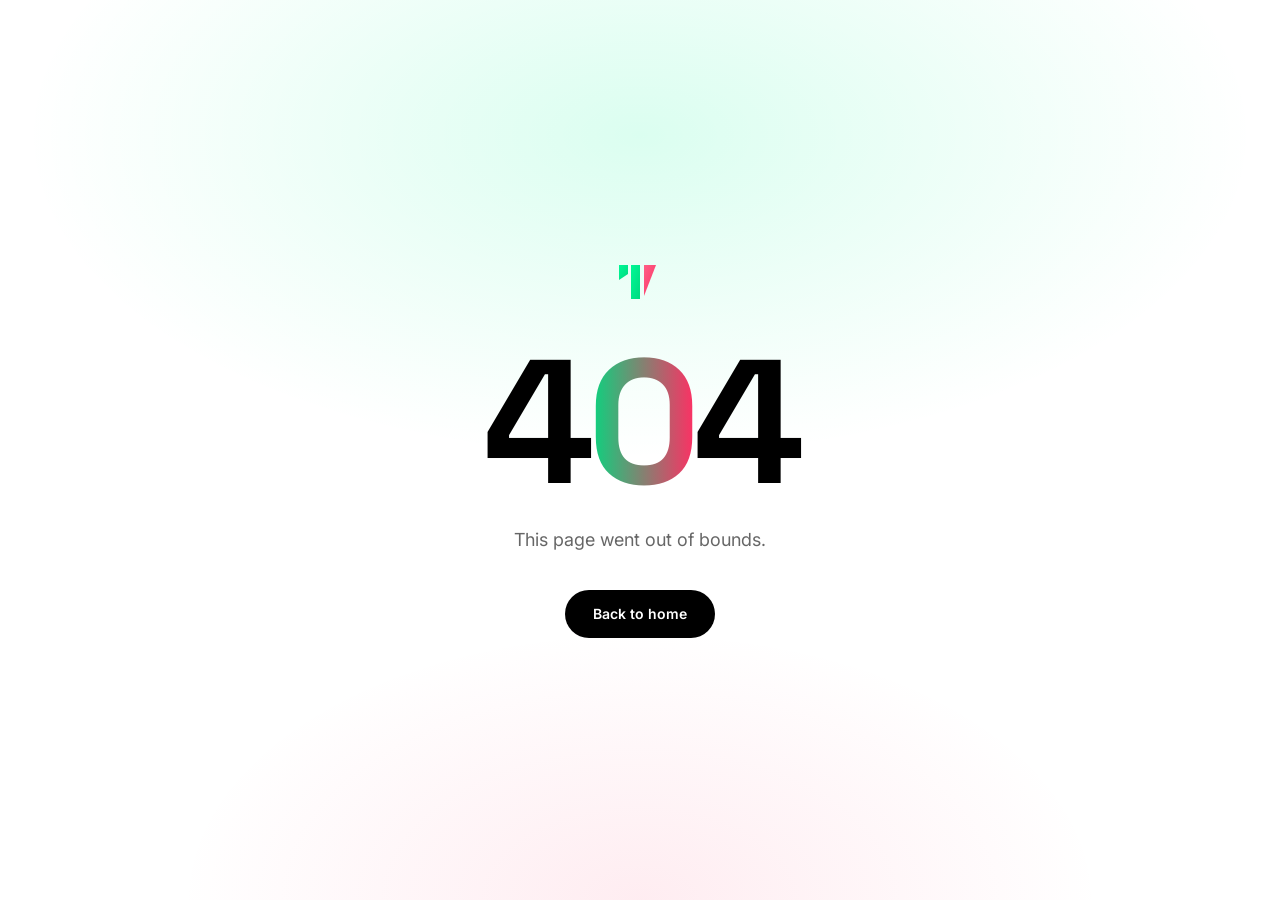
==== index.html @ e3131705 "Deploy Wiistream site build Built from wiistream/wiistream-web (private). 404.html is an SPA fallbac" ====
<!doctype html>
<html lang="en">
  <head>
    <meta charset="UTF-8" />
    <script>
      // apply the saved (or system) theme before first paint — no flash
      try {
        var t = localStorage.getItem("theme");
        if (t !== "light" && t !== "dark")
          t = matchMedia("(prefers-color-scheme: dark)").matches ? "dark" : "light";
        if (t === "dark") document.documentElement.classList.add("dark");
        document.documentElement.style.colorScheme = t;
      } catch (e) {}
    </script>
    <link rel="icon" type="image/svg+xml" href="/favicon.svg" />
    <meta name="viewport" content="width=device-width, initial-scale=1.0" />
    <meta name="theme-color" content="#ffffff" />
    <meta
      name="description"
      content="Wiistream — streaming and content infrastructure for sporting organisations. Own your audience."
    />
    <meta property="og:type" content="website" />
    <meta property="og:site_name" content="Wiistream" />
    <meta property="og:title" content="Wiistream — Own your audience" />
    <meta
      property="og:description"
      content="Streaming and content infrastructure for sporting organisations. Live with Irish Rugby, WBSC, Leinster & Portmarnock Golf Club."
    />
    <meta property="og:url" content="https://wiistream.com" />
    <meta property="og:image" content="https://wiistream.com/og.png" />
    <meta property="og:image:width" content="1200" />
    <meta property="og:image:height" content="630" />
    <link rel="canonical" href="https://wiistream.com" />
    <meta name="twitter:card" content="summary_large_image" />
    <meta name="twitter:image" content="https://wiistream.com/og.png" />
    <meta name="twitter:title" content="Wiistream — Own your audience" />
    <meta
      name="twitter:description"
      content="Streaming and content infrastructure for sporting organisations who refuse to give their audience away."
    />
    <link rel="preconnect" href="https://fonts.googleapis.com" />
    <link rel="preconnect" href="https://fonts.gstatic.com" crossorigin />
    <link
      href="https://fonts.googleapis.com/css2?family=Space+Grotesk:wght@400;500;600;700&family=Inter:wght@400;500;600;700&family=Fraunces:ital,opsz,wght@0,9..144,400;0,9..144,500;0,9..144,600;1,9..144,400&display=swap"
      rel="stylesheet"
    />
    <title>Wiistream — Own your audience</title>
    <script type="module" crossorigin src="/assets/index-YVbbPTCv.js"></script>
    <link rel="stylesheet" crossorigin href="/assets/index-Byx4saVF.css">
  </head>
  <body>
    <div id="root"></div>
  </body>
</html>
---- assets/index-Byx4saVF.css ----
*,:before,:after,::backdrop{--tw-border-spacing-x:0;--tw-border-spacing-y:0;--tw-translate-x:0;--tw-translate-y:0;--tw-rotate:0;--tw-skew-x:0;--tw-skew-y:0;--tw-scale-x:1;--tw-scale-y:1;--tw-pan-x: ;--tw-pan-y: ;--tw-pinch-zoom: ;--tw-scroll-snap-strictness:proximity;--tw-gradient-from-position: ;--tw-gradient-via-position: ;--tw-gradient-to-position: ;--tw-ordinal: ;--tw-slashed-zero: ;--tw-numeric-figure: ;--tw-numeric-spacing: ;--tw-numeric-fraction: ;--tw-ring-inset: ;--tw-ring-offset-width:0px;--tw-ring-offset-color:#fff;--tw-ring-color:#3b82f680;--tw-ring-offset-shadow:0 0 #0000;--tw-ring-shadow:0 0 #0000;--tw-shadow:0 0 #0000;--tw-shadow-colored:0 0 #0000;--tw-blur: ;--tw-brightness: ;--tw-contrast: ;--tw-grayscale: ;--tw-hue-rotate: ;--tw-invert: ;--tw-saturate: ;--tw-sepia: ;--tw-drop-shadow: ;--tw-backdrop-blur: ;--tw-backdrop-brightness: ;--tw-backdrop-contrast: ;--tw-backdrop-grayscale: ;--tw-backdrop-hue-rotate: ;--tw-backdrop-invert: ;--tw-backdrop-opacity: ;--tw-backdrop-saturate: ;--tw-backdrop-sepia: ;--tw-contain-size: ;--tw-contain-layout: ;--tw-contain-paint: ;--tw-contain-style: }*,:before,:after{box-sizing:border-box;border:0 solid #e5e7eb}:before,:after{--tw-content:""}html,:host{-webkit-text-size-adjust:100%;tab-size:4;font-feature-settings:normal;font-variation-settings:normal;-webkit-tap-highlight-color:transparent;font-family:Inter,system-ui,sans-serif;line-height:1.5}body{line-height:inherit;margin:0}hr{height:0;color:inherit;border-top-width:1px}abbr:where([title]){-webkit-text-decoration:underline dotted;text-decoration:underline dotted}h1,h2,h3,h4,h5,h6{font-size:inherit;font-weight:inherit}a{color:inherit;-webkit-text-decoration:inherit;text-decoration:inherit}b,strong{font-weight:bolder}code,kbd,samp,pre{font-feature-settings:normal;font-variation-settings:normal;font-family:ui-monospace,SFMono-Regular,Menlo,Monaco,Consolas,Liberation Mono,Courier New,monospace;font-size:1em}small{font-size:80%}sub,sup{vertical-align:baseline;font-size:75%;line-height:0;position:relative}sub{bottom:-.25em}sup{top:-.5em}table{text-indent:0;border-color:inherit;border-collapse:collapse}button,input,optgroup,select,textarea{font-feature-settings:inherit;font-variation-settings:inherit;font-family:inherit;font-size:100%;font-weight:inherit;line-height:inherit;letter-spacing:inherit;color:inherit;margin:0;padding:0}button,select{text-transform:none}button,input:where([type=button]),input:where([type=reset]),input:where([type=submit]){-webkit-appearance:button;background-color:#0000;background-image:none}:-moz-focusring{outline:auto}:-moz-ui-invalid{box-shadow:none}progress{vertical-align:baseline}::-webkit-inner-spin-button{height:auto}::-webkit-outer-spin-button{height:auto}[type=search]{-webkit-appearance:textfield;outline-offset:-2px}::-webkit-search-decoration{-webkit-appearance:none}::-webkit-file-upload-button{-webkit-appearance:button;font:inherit}summary{display:list-item}blockquote,dl,dd,h1,h2,h3,h4,h5,h6,hr,figure,p,pre{margin:0}fieldset{margin:0;padding:0}legend{padding:0}ol,ul,menu{margin:0;padding:0;list-style:none}dialog{padding:0}textarea{resize:vertical}input::-moz-placeholder{opacity:1;color:#9ca3af}textarea::-moz-placeholder{opacity:1;color:#9ca3af}input::placeholder,textarea::placeholder{opacity:1;color:#9ca3af}button,[role=button]{cursor:pointer}:disabled{cursor:default}img,svg,video,canvas,audio,iframe,embed,object{vertical-align:middle;display:block}img,video{max-width:100%;height:auto}[hidden]:where(:not([hidden=until-found])){display:none}.container{width:100%}@media (width>=640px){.container{max-width:640px}}@media (width>=768px){.container{max-width:768px}}@media (width>=1024px){.container{max-width:1024px}}@media (width>=1280px){.container{max-width:1280px}}@media (width>=1536px){.container{max-width:1536px}}.grain:after{content:"";pointer-events:none;z-index:40;opacity:.5;mix-blend-mode:overlay;background-image:url("data:image/svg+xml,%3Csvg xmlns='http://www.w3.org/2000/svg' width='120' height='120'%3E%3Cfilter id='n'%3E%3CfeTurbulence type='fractalNoise' baseFrequency='0.9' numOctaves='2' stitchTiles='stitch'/%3E%3C/filter%3E%3Crect width='100%25' height='100%25' filter='url(%23n)' opacity='0.55'/%3E%3C/svg%3E");position:absolute;inset:0}.eyebrow{text-transform:uppercase;letter-spacing:.22em;font-size:.75rem;font-weight:600;line-height:1rem}.pointer-events-none{pointer-events:none}.invisible{visibility:hidden}.fixed{position:fixed}.absolute{position:absolute}.relative{position:relative}.sticky{position:sticky}.-inset-1\/4{inset:-25%}.inset-0{inset:0}.inset-x-0{left:0;right:0}.-bottom-16{bottom:-4rem}.-left-4{left:-1rem}.-left-56{left:-14rem}.-right-1\/4{right:-25%}.-right-10{right:-2.5rem}.-top-1\/2{top:-50%}.-top-56{top:-14rem}.bottom-0{bottom:0}.bottom-14{bottom:3.5rem}.left-0{left:0}.left-4{left:1rem}.left-\[15px\]{left:15px}.left-\[42\%\]{left:42%}.right-4{right:1rem}.right-\[26\%\]{right:26%}.top-0{top:0}.top-1\/2{top:50%}.top-9{top:2.25rem}.top-\[14px\]{top:14px}.top-\[7px\]{top:7px}.z-10{z-index:10}.z-40{z-index:40}.z-\[45\]{z-index:45}.z-\[70\]{z-index:70}.z-\[80\]{z-index:80}.col-span-2{grid-column:span 2/span 2}.mx-auto{margin-left:auto;margin-right:auto}.mb-1{margin-bottom:.25rem}.ml-1{margin-left:.25rem}.ml-auto{margin-left:auto}.mt-0\.5{margin-top:.125rem}.mt-1{margin-top:.25rem}.mt-1\.5{margin-top:.375rem}.mt-10{margin-top:2.5rem}.mt-12{margin-top:3rem}.mt-14{margin-top:3.5rem}.mt-2{margin-top:.5rem}.mt-20{margin-top:5rem}.mt-24{margin-top:6rem}.mt-3{margin-top:.75rem}.mt-4{margin-top:1rem}.mt-5{margin-top:1.25rem}.mt-6{margin-top:1.5rem}.mt-7{margin-top:1.75rem}.mt-8{margin-top:2rem}.mt-9{margin-top:2.25rem}.block{display:block}.inline-block{display:inline-block}.inline{display:inline}.flex{display:flex}.inline-flex{display:inline-flex}.grid{display:grid}.hidden{display:none}.aspect-video{aspect-ratio:16/9}.h-0\.5{height:.125rem}.h-1{height:.25rem}.h-1\.5{height:.375rem}.h-10{height:2.5rem}.h-12{height:3rem}.h-2{height:.5rem}.h-3{height:.75rem}.h-3\.5{height:.875rem}.h-4{height:1rem}.h-5{height:1.25rem}.h-6{height:1.5rem}.h-8{height:2rem}.h-9{height:2.25rem}.h-\[140\%\]{height:140%}.h-\[236px\]{height:236px}.h-\[28rem\]{height:28rem}.h-\[58px\]{height:58px}.h-\[calc\(100\%-2rem\)\]{height:calc(100% - 2rem)}.h-full{height:100%}.w-1\.5{width:.375rem}.w-10{width:2.5rem}.w-12{width:3rem}.w-2{width:.5rem}.w-3{width:.75rem}.w-4{width:1rem}.w-5{width:1.25rem}.w-6{width:1.5rem}.w-7{width:1.75rem}.w-8{width:2rem}.w-9{width:2.25rem}.w-\[10\%\]{width:10%}.w-\[28rem\]{width:28rem}.w-\[330px\]{width:330px}.w-\[42\%\]{width:42%}.w-\[45\%\]{width:45%}.w-\[80\%\]{width:80%}.w-fit{width:fit-content}.w-full{width:100%}.w-px{width:1px}.min-w-0{min-width:0}.max-w-2xl{max-width:42rem}.max-w-3xl{max-width:48rem}.max-w-4xl{max-width:56rem}.max-w-content{max-width:1200px}.max-w-lg{max-width:32rem}.max-w-md{max-width:28rem}.max-w-xl{max-width:36rem}.max-w-xs{max-width:20rem}.flex-1{flex:1}.shrink-0{flex-shrink:0}.grow{flex-grow:1}.-translate-x-1\/2{--tw-translate-x:-50%;transform:translate(var(--tw-translate-x), var(--tw-translate-y)) rotate(var(--tw-rotate)) skewX(var(--tw-skew-x)) skewY(var(--tw-skew-y)) scaleX(var(--tw-scale-x)) scaleY(var(--tw-scale-y))}.-translate-y-1\/2{--tw-translate-y:-50%;transform:translate(var(--tw-translate-x), var(--tw-translate-y)) rotate(var(--tw-rotate)) skewX(var(--tw-skew-x)) skewY(var(--tw-skew-y)) scaleX(var(--tw-scale-x)) scaleY(var(--tw-scale-y))}.skew-x-\[-18deg\]{--tw-skew-x:-18deg;transform:translate(var(--tw-translate-x), var(--tw-translate-y)) rotate(var(--tw-rotate)) skewX(var(--tw-skew-x)) skewY(var(--tw-skew-y)) scaleX(var(--tw-scale-x)) scaleY(var(--tw-scale-y))}.transform{transform:translate(var(--tw-translate-x), var(--tw-translate-y)) rotate(var(--tw-rotate)) skewX(var(--tw-skew-x)) skewY(var(--tw-skew-y)) scaleX(var(--tw-scale-x)) scaleY(var(--tw-scale-y))}@keyframes marquee{0%{transform:translate(0)}to{transform:translate(-50%)}}.animate-marquee{animation:40s linear infinite marquee}@keyframes ping{75%,to{opacity:0;transform:scale(2)}}.animate-ping{animation:1s cubic-bezier(0,0,.2,1) infinite ping}@keyframes shimmer{0%{background-position:200% 0}to{background-position:-200% 0}}.animate-shimmer{animation:6s linear infinite shimmer}.resize{resize:both}.scroll-mt-20{scroll-margin-top:5rem}.grid-cols-2{grid-template-columns:repeat(2,minmax(0,1fr))}.flex-col{flex-direction:column}.flex-wrap{flex-wrap:wrap}.place-items-center{place-items:center}.items-start{align-items:flex-start}.items-center{align-items:center}.items-baseline{align-items:baseline}.justify-center{justify-content:center}.justify-between{justify-content:space-between}.gap-1{gap:.25rem}.gap-1\.5{gap:.375rem}.gap-12{gap:3rem}.gap-14{gap:3.5rem}.gap-16{gap:4rem}.gap-2{gap:.5rem}.gap-2\.5{gap:.625rem}.gap-3{gap:.75rem}.gap-3\.5{gap:.875rem}.gap-4{gap:1rem}.gap-5{gap:1.25rem}.gap-6{gap:1.5rem}.gap-8{gap:2rem}.gap-px{gap:1px}.gap-x-12{-moz-column-gap:3rem;column-gap:3rem}.gap-x-6{-moz-column-gap:1.5rem;column-gap:1.5rem}.gap-y-2{row-gap:.5rem}.gap-y-5{row-gap:1.25rem}.space-y-0>:not([hidden])~:not([hidden]){--tw-space-y-reverse:0;margin-top:calc(0px * calc(1 - var(--tw-space-y-reverse)));margin-bottom:calc(0px * var(--tw-space-y-reverse))}.space-y-2\.5>:not([hidden])~:not([hidden]){--tw-space-y-reverse:0;margin-top:calc(.625rem * calc(1 - var(--tw-space-y-reverse)));margin-bottom:calc(.625rem * var(--tw-space-y-reverse))}.space-y-3>:not([hidden])~:not([hidden]){--tw-space-y-reverse:0;margin-top:calc(.75rem * calc(1 - var(--tw-space-y-reverse)));margin-bottom:calc(.75rem * var(--tw-space-y-reverse))}.divide-y>:not([hidden])~:not([hidden]){--tw-divide-y-reverse:0;border-top-width:calc(1px * calc(1 - var(--tw-divide-y-reverse)));border-bottom-width:calc(1px * var(--tw-divide-y-reverse))}.divide-ink\/10>:not([hidden])~:not([hidden]){border-color:#0000001a}.divide-turf-900\/10>:not([hidden])~:not([hidden]){border-color:#053c301a}.divide-white\/10>:not([hidden])~:not([hidden]){border-color:#ffffff1a}.overflow-hidden{overflow:hidden}.truncate{text-overflow:ellipsis;white-space:nowrap;overflow:hidden}.whitespace-nowrap{white-space:nowrap}.rounded{border-radius:.25rem}.rounded-2xl{border-radius:1rem}.rounded-3xl{border-radius:1.5rem}.rounded-\[2rem\]{border-radius:2rem}.rounded-\[inherit\]{border-radius:inherit}.rounded-full{border-radius:9999px}.rounded-lg{border-radius:.5rem}.rounded-xl{border-radius:.75rem}.border{border-width:1px}.border-b{border-bottom-width:1px}.border-t{border-top-width:1px}.border-green-500\/30{border-color:#00f8954d}.border-green-500\/50{border-color:#00f89580}.border-green-500\/60{border-color:#00f89599}.border-ink\/10{border-color:#0000001a}.border-ink\/15{border-color:#00000026}.border-ink\/20{border-color:#0003}.border-pink-500\/40{border-color:#fa326466}.border-transparent{border-color:#0000}.border-turf-900\/10{border-color:#053c301a}.border-white\/10{border-color:#ffffff1a}.bg-black{--tw-bg-opacity:1;background-color:rgb(0 0 0/var(--tw-bg-opacity,1))}.bg-black\/30{background-color:#0000004d}.bg-black\/40{background-color:#0006}.bg-black\/45{background-color:#00000073}.bg-black\/55{background-color:#0000008c}.bg-cream{--tw-bg-opacity:1;background-color:rgb(246 241 231/var(--tw-bg-opacity,1))}.bg-cream-50{--tw-bg-opacity:1;background-color:rgb(252 250 244/var(--tw-bg-opacity,1))}.bg-cream\/95{background-color:#f6f1e7f2}.bg-green-500{--tw-bg-opacity:1;background-color:rgb(0 248 149/var(--tw-bg-opacity,1))}.bg-green-500\/10{background-color:#00f8951a}.bg-green-500\/15{background-color:#00f89526}.bg-green-500\/20{background-color:#00f89533}.bg-green-500\/\[0\.06\]{background-color:#00f8950f}.bg-green-500\/\[0\.07\]{background-color:#00f89512}.bg-ink{--tw-bg-opacity:1;background-color:rgb(0 0 0/var(--tw-bg-opacity,1))}.bg-ink-800{--tw-bg-opacity:1;background-color:rgb(10 10 10/var(--tw-bg-opacity,1))}.bg-ink\/10{background-color:#0000001a}.bg-ink\/95{background-color:#000000f2}.bg-pink-500{--tw-bg-opacity:1;background-color:rgb(250 50 100/var(--tw-bg-opacity,1))}.bg-pink-500\/10{background-color:#fa32641a}.bg-pink-500\/15{background-color:#fa326426}.bg-pink-500\/20{background-color:#fa326433}.bg-pink-500\/\[0\.05\]{background-color:#fa32640d}.bg-turf-600{--tw-bg-opacity:1;background-color:rgb(14 129 104/var(--tw-bg-opacity,1))}.bg-turf-800{--tw-bg-opacity:1;background-color:rgb(5 74 59/var(--tw-bg-opacity,1))}.bg-turf-900{--tw-bg-opacity:1;background-color:rgb(5 60 48/var(--tw-bg-opacity,1))}.bg-white{--tw-bg-opacity:1;background-color:rgb(255 255 255/var(--tw-bg-opacity,1))}.bg-white\/15{background-color:#ffffff26}.bg-white\/60{background-color:#fff9}.bg-white\/80{background-color:#fffc}.bg-white\/95{background-color:#fffffff2}.bg-white\/\[0\.02\]{background-color:#ffffff05}.bg-white\/\[0\.03\]{background-color:#ffffff08}.bg-white\/\[0\.04\]{background-color:#ffffff0a}.bg-gradient-to-b{background-image:linear-gradient(to bottom, var(--tw-gradient-stops))}.bg-gradient-to-br{background-image:linear-gradient(to bottom right, var(--tw-gradient-stops))}.bg-gradient-to-r{background-image:linear-gradient(to right, var(--tw-gradient-stops))}.from-green-400{--tw-gradient-from:#35fbab var(--tw-gradient-from-position);--tw-gradient-to:#35fbab00 var(--tw-gradient-to-position);--tw-gradient-stops:var(--tw-gradient-from), var(--tw-gradient-to)}.from-green-500{--tw-gradient-from:#00f895 var(--tw-gradient-from-position);--tw-gradient-to:#00f89500 var(--tw-gradient-to-position);--tw-gradient-stops:var(--tw-gradient-from), var(--tw-gradient-to)}.from-green-500\/60{--tw-gradient-from:#00f89599 var(--tw-gradient-from-position);--tw-gradient-to:#00f89500 var(--tw-gradient-to-position);--tw-gradient-stops:var(--tw-gradient-from), var(--tw-gradient-to)}.from-green-500\/\[0\.10\]{--tw-gradient-from:#00f8951a var(--tw-gradient-from-position);--tw-gradient-to:#00f89500 var(--tw-gradient-to-position);--tw-gradient-stops:var(--tw-gradient-from), var(--tw-gradient-to)}.from-green-600{--tw-gradient-from:#00da80 var(--tw-gradient-from-position);--tw-gradient-to:#00da8000 var(--tw-gradient-to-position);--tw-gradient-stops:var(--tw-gradient-from), var(--tw-gradient-to)}.from-ink\/\[0\.04\]{--tw-gradient-from:#0000000a var(--tw-gradient-from-position);--tw-gradient-to:#0000 var(--tw-gradient-to-position);--tw-gradient-stops:var(--tw-gradient-from), var(--tw-gradient-to)}.via-green-500{--tw-gradient-to:#00f89500 var(--tw-gradient-to-position);--tw-gradient-stops:var(--tw-gradient-from), #00f895 var(--tw-gradient-via-position), var(--tw-gradient-to)}.via-white{--tw-gradient-to:#fff0 var(--tw-gradient-to-position);--tw-gradient-stops:var(--tw-gradient-from), #fff var(--tw-gradient-via-position), var(--tw-gradient-to)}.to-ink\/\[0\.08\]{--tw-gradient-to:#00000014 var(--tw-gradient-to-position)}.to-pink-500{--tw-gradient-to:#fa3264 var(--tw-gradient-to-position)}.to-pink-500\/30{--tw-gradient-to:#fa32644d var(--tw-gradient-to-position)}.to-pink-500\/\[0\.08\]{--tw-gradient-to:#fa326414 var(--tw-gradient-to-position)}.bg-clip-text{-webkit-background-clip:text;background-clip:text}.fill-green-400{fill:#35fbab}.fill-green-800{fill:#0a6b47}.fill-white\/90{fill:#ffffffe6}.p-1{padding:.25rem}.p-10{padding:2.5rem}.p-4{padding:1rem}.p-5{padding:1.25rem}.p-6{padding:1.5rem}.p-8{padding:2rem}.p-9{padding:2.25rem}.px-2{padding-left:.5rem;padding-right:.5rem}.px-2\.5{padding-left:.625rem;padding-right:.625rem}.px-3{padding-left:.75rem;padding-right:.75rem}.px-3\.5{padding-left:.875rem;padding-right:.875rem}.px-4{padding-left:1rem;padding-right:1rem}.px-6{padding-left:1.5rem;padding-right:1.5rem}.px-7{padding-left:1.75rem;padding-right:1.75rem}.px-8{padding-left:2rem;padding-right:2rem}.py-0\.5{padding-top:.125rem;padding-bottom:.125rem}.py-1{padding-top:.25rem;padding-bottom:.25rem}.py-1\.5{padding-top:.375rem;padding-bottom:.375rem}.py-16{padding-top:4rem;padding-bottom:4rem}.py-2{padding-top:.5rem;padding-bottom:.5rem}.py-24{padding-top:6rem;padding-bottom:6rem}.py-3{padding-top:.75rem;padding-bottom:.75rem}.py-3\.5{padding-top:.875rem;padding-bottom:.875rem}.py-32{padding-top:8rem;padding-bottom:8rem}.py-4{padding-top:1rem;padding-bottom:1rem}.py-5{padding-top:1.25rem;padding-bottom:1.25rem}.pb-10{padding-bottom:2.5rem}.pb-12{padding-bottom:3rem}.pb-24{padding-bottom:6rem}.pb-28{padding-bottom:7rem}.pb-4{padding-bottom:1rem}.pb-6{padding-bottom:1.5rem}.pb-8{padding-bottom:2rem}.pb-9{padding-bottom:2.25rem}.pt-12{padding-top:3rem}.pt-14{padding-top:3.5rem}.pt-16{padding-top:4rem}.pt-24{padding-top:6rem}.pt-6{padding-top:1.5rem}.text-left{text-align:left}.text-center{text-align:center}.text-right{text-align:right}.font-display{font-family:Space Grotesk,system-ui,sans-serif}.font-serif{font-family:Fraunces,Georgia,serif}.text-2xl{font-size:1.5rem;line-height:2rem}.text-3xl{font-size:1.875rem;line-height:2.25rem}.text-4xl{font-size:2.25rem;line-height:2.5rem}.text-5xl{font-size:3rem;line-height:1}.text-6xl{font-size:3.75rem;line-height:1}.text-\[10px\]{font-size:10px}.text-\[11px\]{font-size:11px}.text-\[12px\]{font-size:12px}.text-\[13px\]{font-size:13px}.text-\[15px\]{font-size:15px}.text-\[16px\]{font-size:16px}.text-\[17px\]{font-size:17px}.text-\[8rem\]{font-size:8rem}.text-base{font-size:1rem;line-height:1.5rem}.text-lg{font-size:1.125rem;line-height:1.75rem}.text-sm{font-size:.875rem;line-height:1.25rem}.text-xl{font-size:1.25rem;line-height:1.75rem}.text-xs{font-size:.75rem;line-height:1rem}.font-bold{font-weight:700}.font-medium{font-weight:500}.font-semibold{font-weight:600}.uppercase{text-transform:uppercase}.tabular-nums{--tw-numeric-spacing:tabular-nums;font-variant-numeric:var(--tw-ordinal) var(--tw-slashed-zero) var(--tw-numeric-figure) var(--tw-numeric-spacing) var(--tw-numeric-fraction)}.leading-\[0\.95\]{line-height:.95}.leading-\[1\.04\]{line-height:1.04}.leading-\[1\.0\],.leading-none{line-height:1}.leading-relaxed{line-height:1.625}.leading-snug{line-height:1.375}.leading-tight{line-height:1.25}.tracking-\[0\.12em\]{letter-spacing:.12em}.tracking-\[0\.14em\]{letter-spacing:.14em}.tracking-\[0\.16em\]{letter-spacing:.16em}.tracking-\[0\.18em\]{letter-spacing:.18em}.tracking-tight{letter-spacing:-.025em}.tracking-tightest{letter-spacing:-.045em}.tracking-wide{letter-spacing:.025em}.text-black{--tw-text-opacity:1;color:rgb(0 0 0/var(--tw-text-opacity,1))}.text-black\/85{color:#000000d9}.text-cream-50{--tw-text-opacity:1;color:rgb(252 250 244/var(--tw-text-opacity,1))}.text-green-300{--tw-text-opacity:1;color:rgb(111 255 194/var(--tw-text-opacity,1))}.text-green-400{--tw-text-opacity:1;color:rgb(53 251 171/var(--tw-text-opacity,1))}.text-green-700{--tw-text-opacity:1;color:rgb(0 179 104/var(--tw-text-opacity,1))}.text-green-800{--tw-text-opacity:1;color:rgb(10 107 71/var(--tw-text-opacity,1))}.text-ink{--tw-text-opacity:1;color:rgb(0 0 0/var(--tw-text-opacity,1))}.text-ink\/10{color:#0000001a}.text-ink\/30{color:#0000004d}.text-ink\/40{color:#0006}.text-ink\/50{color:#00000080}.text-ink\/55{color:#0000008c}.text-ink\/60{color:#0009}.text-ink\/65{color:#000000a6}.text-ink\/70{color:#000000b3}.text-ink\/75{color:#000000bf}.text-ink\/80{color:#000c}.text-pink-300{--tw-text-opacity:1;color:rgb(255 155 180/var(--tw-text-opacity,1))}.text-pink-500{--tw-text-opacity:1;color:rgb(250 50 100/var(--tw-text-opacity,1))}.text-transparent{color:#0000}.text-turf-700{--tw-text-opacity:1;color:rgb(7 102 82/var(--tw-text-opacity,1))}.text-turf-900{--tw-text-opacity:1;color:rgb(5 60 48/var(--tw-text-opacity,1))}.text-turf-900\/70{color:#053c30b3}.text-turf-900\/75{color:#053c30bf}.text-turf-900\/85{color:#053c30d9}.text-white{--tw-text-opacity:1;color:rgb(255 255 255/var(--tw-text-opacity,1))}.text-white\/40{color:#fff6}.text-white\/50{color:#ffffff80}.text-white\/55{color:#ffffff8c}.text-white\/60{color:#fff9}.text-white\/65{color:#ffffffa6}.text-white\/75{color:#ffffffbf}.text-white\/80{color:#fffc}.text-white\/90{color:#ffffffe6}.underline-offset-4{text-underline-offset:4px}.opacity-0{opacity:0}.opacity-30{opacity:.3}.opacity-70{opacity:.7}.opacity-75{opacity:.75}.opacity-\[0\.08\]{opacity:.08}.shadow{--tw-shadow:0 1px 3px 0 #0000001a, 0 1px 2px -1px #0000001a;--tw-shadow-colored:0 1px 3px 0 var(--tw-shadow-color), 0 1px 2px -1px var(--tw-shadow-color);box-shadow:var(--tw-ring-offset-shadow,0 0 #0000), var(--tw-ring-shadow,0 0 #0000), var(--tw-shadow)}.shadow-\[0_20px_50px_-24px_rgba\(0\,179\,104\,0\.6\)\]{--tw-shadow:0 20px 50px -24px #00b36899;--tw-shadow-colored:0 20px 50px -24px var(--tw-shadow-color);box-shadow:var(--tw-ring-offset-shadow,0 0 #0000), var(--tw-ring-shadow,0 0 #0000), var(--tw-shadow)}.shadow-\[0_44px_90px_-24px_rgba\(10\,20\,15\,0\.5\)\]{--tw-shadow:0 44px 90px -24px #0a140f80;--tw-shadow-colored:0 44px 90px -24px var(--tw-shadow-color);box-shadow:var(--tw-ring-offset-shadow,0 0 #0000), var(--tw-ring-shadow,0 0 #0000), var(--tw-shadow)}.shadow-\[0_50px_100px_-28px_rgba\(10\,20\,15\,0\.55\)\]{--tw-shadow:0 50px 100px -28px #0a140f8c;--tw-shadow-colored:0 50px 100px -28px var(--tw-shadow-color);box-shadow:var(--tw-ring-offset-shadow,0 0 #0000), var(--tw-ring-shadow,0 0 #0000), var(--tw-shadow)}.shadow-xl{--tw-shadow:0 20px 25px -5px #0000001a, 0 8px 10px -6px #0000001a;--tw-shadow-colored:0 20px 25px -5px var(--tw-shadow-color), 0 8px 10px -6px var(--tw-shadow-color);box-shadow:var(--tw-ring-offset-shadow,0 0 #0000), var(--tw-ring-shadow,0 0 #0000), var(--tw-shadow)}.ring{--tw-ring-offset-shadow:var(--tw-ring-inset) 0 0 0 var(--tw-ring-offset-width) var(--tw-ring-offset-color);--tw-ring-shadow:var(--tw-ring-inset) 0 0 0 calc(3px + var(--tw-ring-offset-width)) var(--tw-ring-color);box-shadow:var(--tw-ring-offset-shadow), var(--tw-ring-shadow), var(--tw-shadow,0 0 #0000)}.ring-1{--tw-ring-offset-shadow:var(--tw-ring-inset) 0 0 0 var(--tw-ring-offset-width) var(--tw-ring-offset-color);--tw-ring-shadow:var(--tw-ring-inset) 0 0 0 calc(1px + var(--tw-ring-offset-width)) var(--tw-ring-color);box-shadow:var(--tw-ring-offset-shadow), var(--tw-ring-shadow), var(--tw-shadow,0 0 #0000)}.ring-black\/10{--tw-ring-color:#0000001a}.blur-2xl{--tw-blur:blur(40px);filter:var(--tw-blur) var(--tw-brightness) var(--tw-contrast) var(--tw-grayscale) var(--tw-hue-rotate) var(--tw-invert) var(--tw-saturate) var(--tw-sepia) var(--tw-drop-shadow)}.blur-3xl{--tw-blur:blur(64px);filter:var(--tw-blur) var(--tw-brightness) var(--tw-contrast) var(--tw-grayscale) var(--tw-hue-rotate) var(--tw-invert) var(--tw-saturate) var(--tw-sepia) var(--tw-drop-shadow)}.backdrop-blur{--tw-backdrop-blur:blur(8px);-webkit-backdrop-filter:var(--tw-backdrop-blur) var(--tw-backdrop-brightness) var(--tw-backdrop-contrast) var(--tw-backdrop-grayscale) var(--tw-backdrop-hue-rotate) var(--tw-backdrop-invert) var(--tw-backdrop-opacity) var(--tw-backdrop-saturate) var(--tw-backdrop-sepia);backdrop-filter:var(--tw-backdrop-blur) var(--tw-backdrop-brightness) var(--tw-backdrop-contrast) var(--tw-backdrop-grayscale) var(--tw-backdrop-hue-rotate) var(--tw-backdrop-invert) var(--tw-backdrop-opacity) var(--tw-backdrop-saturate) var(--tw-backdrop-sepia)}.backdrop-blur-xl{--tw-backdrop-blur:blur(24px);-webkit-backdrop-filter:var(--tw-backdrop-blur) var(--tw-backdrop-brightness) var(--tw-backdrop-contrast) var(--tw-backdrop-grayscale) var(--tw-backdrop-hue-rotate) var(--tw-backdrop-invert) var(--tw-backdrop-opacity) var(--tw-backdrop-saturate) var(--tw-backdrop-sepia);backdrop-filter:var(--tw-backdrop-blur) var(--tw-backdrop-brightness) var(--tw-backdrop-contrast) var(--tw-backdrop-grayscale) var(--tw-backdrop-hue-rotate) var(--tw-backdrop-invert) var(--tw-backdrop-opacity) var(--tw-backdrop-saturate) var(--tw-backdrop-sepia)}.transition{transition-property:color,background-color,border-color,text-decoration-color,fill,stroke,opacity,box-shadow,transform,filter,-webkit-backdrop-filter,backdrop-filter;transition-duration:.15s;transition-timing-function:cubic-bezier(.4,0,.2,1)}.transition-all{transition-property:all;transition-duration:.15s;transition-timing-function:cubic-bezier(.4,0,.2,1)}.transition-colors{transition-property:color,background-color,border-color,text-decoration-color,fill,stroke;transition-duration:.15s;transition-timing-function:cubic-bezier(.4,0,.2,1)}.transition-opacity{transition-property:opacity;transition-duration:.15s;transition-timing-function:cubic-bezier(.4,0,.2,1)}.transition-transform{transition-property:transform;transition-duration:.15s;transition-timing-function:cubic-bezier(.4,0,.2,1)}.duration-200{transition-duration:.2s}.duration-300{transition-duration:.3s}.ease-out{transition-timing-function:cubic-bezier(0,0,.2,1)}.text-balance{text-wrap:balance}.min-h-dvh{min-height:100dvh}.\[background-size\:200\%_auto\]{background-size:200%}.\[background\:radial-gradient\(80\%_120\%_at_20\%_0\%\,rgba\(0\,248\,149\,0\.35\)\,transparent_55\%\)\,radial-gradient\(90\%_120\%_at_100\%_100\%\,rgba\(250\,50\,100\,0\.30\)\,transparent_55\%\)\,linear-gradient\(160deg\,\#0b0b0f\,\#05140d\)\]{background:radial-gradient(80% 120% at 20% 0,#00f89559,#0000 55%),radial-gradient(90% 120% at 100% 100%,#fa32644d,#0000 55%),linear-gradient(160deg,#0b0b0f,#05140d)}.\[background\:radial-gradient\(80\%_60\%_at_50\%_15\%\,rgba\(0\,248\,149\,0\.14\)\,transparent_60\%\)\,radial-gradient\(60\%_50\%_at_50\%_100\%\,rgba\(250\,50\,100\,0\.09\)\,transparent_60\%\)\]{background:radial-gradient(80% 60% at 50% 15%,#00f89524,#0000 60%),radial-gradient(60% 50% at 50% 100%,#fa326417,#0000 60%)}.\[background\:radial-gradient\(90\%_60\%_at_50\%_0\%\,rgba\(0\,248\,149\,0\.10\)\,transparent_60\%\)\]{background:radial-gradient(90% 60% at 50% 0,#00f8951a,#0000 60%)}:root{--lightningcss-light:initial;--lightningcss-dark: ;color-scheme:light}:root.dark{--lightningcss-light: ;--lightningcss-dark:initial;color-scheme:dark}*{-webkit-font-smoothing:antialiased;text-rendering:optimizelegibility}html{scroll-behavior:smooth}body{color:#0a0a0a;background:#fff;margin:0;font-family:Inter,system-ui,sans-serif;overflow-x:hidden}.dark body{color:#fff;background:#000}::selection{color:#05271b;background:#00f8954d}.dark ::selection{color:#fff;background:#00f89547}:focus-visible{outline-offset:3px;border-radius:6px;outline:2px solid #00b368e6}.bg-ink :focus-visible,.dark :focus-visible{outline-color:#00f895d9}::-webkit-scrollbar{width:10px}::-webkit-scrollbar-track{background:0 0}::-webkit-scrollbar-thumb{background:#0a0a0a2e;border-radius:10px}::-webkit-scrollbar-thumb:hover{background:#0a0a0a52}.dark ::-webkit-scrollbar-thumb{background:#00f89547}.dark ::-webkit-scrollbar-thumb:hover{background:#00f89580}@media (prefers-reduced-motion:reduce){*,:before,:after{scroll-behavior:auto!important;animation-duration:.001ms!important;animation-iteration-count:1!important}}.first\:mt-16:first-child{margin-top:4rem}.first\:border-t:first-child{border-top-width:1px}.last\:pb-0:last-child{padding-bottom:0}.hover\:-translate-y-1:hover{--tw-translate-y:-.25rem;transform:translate(var(--tw-translate-x), var(--tw-translate-y)) rotate(var(--tw-rotate)) skewX(var(--tw-skew-x)) skewY(var(--tw-skew-y)) scaleX(var(--tw-scale-x)) scaleY(var(--tw-scale-y))}.hover\:scale-\[1\.03\]:hover{--tw-scale-x:1.03;--tw-scale-y:1.03;transform:translate(var(--tw-translate-x), var(--tw-translate-y)) rotate(var(--tw-rotate)) skewX(var(--tw-skew-x)) skewY(var(--tw-skew-y)) scaleX(var(--tw-scale-x)) scaleY(var(--tw-scale-y))}.hover\:scale-\[1\.04\]:hover{--tw-scale-x:1.04;--tw-scale-y:1.04;transform:translate(var(--tw-translate-x), var(--tw-translate-y)) rotate(var(--tw-rotate)) skewX(var(--tw-skew-x)) skewY(var(--tw-skew-y)) scaleX(var(--tw-scale-x)) scaleY(var(--tw-scale-y))}.hover\:border-ink\/25:hover{border-color:#00000040}.hover\:border-ink\/35:hover{border-color:#00000059}.hover\:border-ink\/40:hover{border-color:#0006}.hover\:border-ink\/50:hover{border-color:#00000080}.hover\:border-pink-500\/40:hover{border-color:#fa326466}.hover\:bg-ink\/\[0\.02\]:hover{background-color:#00000005}.hover\:text-green-700:hover{--tw-text-opacity:1;color:rgb(0 179 104/var(--tw-text-opacity,1))}.hover\:text-ink:hover{--tw-text-opacity:1;color:rgb(0 0 0/var(--tw-text-opacity,1))}.hover\:text-turf-900:hover{--tw-text-opacity:1;color:rgb(5 60 48/var(--tw-text-opacity,1))}.hover\:text-white:hover{--tw-text-opacity:1;color:rgb(255 255 255/var(--tw-text-opacity,1))}.hover\:underline:hover{text-decoration-line:underline}.active\:scale-\[0\.97\]:active{--tw-scale-x:.97;--tw-scale-y:.97;transform:translate(var(--tw-translate-x), var(--tw-translate-y)) rotate(var(--tw-rotate)) skewX(var(--tw-skew-x)) skewY(var(--tw-skew-y)) scaleX(var(--tw-scale-x)) scaleY(var(--tw-scale-y))}.active\:scale-\[0\.98\]:active{--tw-scale-x:.98;--tw-scale-y:.98;transform:translate(var(--tw-translate-x), var(--tw-translate-y)) rotate(var(--tw-rotate)) skewX(var(--tw-skew-x)) skewY(var(--tw-skew-y)) scaleX(var(--tw-scale-x)) scaleY(var(--tw-scale-y))}.group\/spot:hover .group-hover\/spot\:opacity-100{opacity:1}.dark\:divide-white\/10:is(.dark *)>:not([hidden])~:not([hidden]),.dark\:border-white\/10:is(.dark *){border-color:#ffffff1a}.dark\:border-white\/15:is(.dark *){border-color:#ffffff26}.dark\:border-white\/20:is(.dark *){border-color:#fff3}.dark\:bg-green-500:is(.dark *){--tw-bg-opacity:1;background-color:rgb(0 248 149/var(--tw-bg-opacity,1))}.dark\:bg-ink:is(.dark *){--tw-bg-opacity:1;background-color:rgb(0 0 0/var(--tw-bg-opacity,1))}.dark\:bg-ink-800:is(.dark *){--tw-bg-opacity:1;background-color:rgb(10 10 10/var(--tw-bg-opacity,1))}.dark\:bg-ink\/70:is(.dark *){background-color:#000000b3}.dark\:bg-ink\/95:is(.dark *){background-color:#000000f2}.dark\:bg-white:is(.dark *){--tw-bg-opacity:1;background-color:rgb(255 255 255/var(--tw-bg-opacity,1))}.dark\:bg-white\/10:is(.dark *){background-color:#ffffff1a}.dark\:bg-white\/\[0\.02\]:is(.dark *){background-color:#ffffff05}.dark\:bg-white\/\[0\.03\]:is(.dark *){background-color:#ffffff08}.dark\:bg-white\/\[0\.06\]:is(.dark *){background-color:#ffffff0f}.dark\:from-white\/\[0\.05\]:is(.dark *){--tw-gradient-from:#ffffff0d var(--tw-gradient-from-position);--tw-gradient-to:#fff0 var(--tw-gradient-to-position);--tw-gradient-stops:var(--tw-gradient-from), var(--tw-gradient-to)}.dark\:via-transparent:is(.dark *){--tw-gradient-to:#0000 var(--tw-gradient-to-position);--tw-gradient-stops:var(--tw-gradient-from), transparent var(--tw-gradient-via-position), var(--tw-gradient-to)}.dark\:to-white\/\[0\.09\]:is(.dark *){--tw-gradient-to:#ffffff17 var(--tw-gradient-to-position)}.dark\:fill-green-300:is(.dark *){fill:#6fffc2}.dark\:text-black:is(.dark *){--tw-text-opacity:1;color:rgb(0 0 0/var(--tw-text-opacity,1))}.dark\:text-green-400:is(.dark *){--tw-text-opacity:1;color:rgb(53 251 171/var(--tw-text-opacity,1))}.dark\:text-white:is(.dark *){--tw-text-opacity:1;color:rgb(255 255 255/var(--tw-text-opacity,1))}.dark\:text-white\/10:is(.dark *){color:#ffffff1a}.dark\:text-white\/30:is(.dark *){color:#ffffff4d}.dark\:text-white\/40:is(.dark *){color:#fff6}.dark\:text-white\/45:is(.dark *){color:#ffffff73}.dark\:text-white\/50:is(.dark *){color:#ffffff80}.dark\:text-white\/55:is(.dark *){color:#ffffff8c}.dark\:text-white\/60:is(.dark *){color:#fff9}.dark\:text-white\/65:is(.dark *){color:#ffffffa6}.dark\:text-white\/70:is(.dark *){color:#ffffffb3}.dark\:ring-1:is(.dark *){--tw-ring-offset-shadow:var(--tw-ring-inset) 0 0 0 var(--tw-ring-offset-width) var(--tw-ring-offset-color);--tw-ring-shadow:var(--tw-ring-inset) 0 0 0 calc(1px + var(--tw-ring-offset-width)) var(--tw-ring-color);box-shadow:var(--tw-ring-offset-shadow), var(--tw-ring-shadow), var(--tw-shadow,0 0 #0000)}.dark\:ring-white\/10:is(.dark *){--tw-ring-color:#ffffff1a}.dark\:hover\:border-white\/25:hover:is(.dark *){border-color:#ffffff40}.dark\:hover\:border-white\/35:hover:is(.dark *){border-color:#ffffff59}.dark\:hover\:border-white\/50:hover:is(.dark *){border-color:#ffffff80}.dark\:hover\:bg-ink-700:hover:is(.dark *){--tw-bg-opacity:1;background-color:rgb(16 16 16/var(--tw-bg-opacity,1))}.dark\:hover\:text-green-300:hover:is(.dark *){--tw-text-opacity:1;color:rgb(111 255 194/var(--tw-text-opacity,1))}.dark\:hover\:text-white:hover:is(.dark *){--tw-text-opacity:1;color:rgb(255 255 255/var(--tw-text-opacity,1))}@media (width>=640px){.sm\:inline-flex{display:inline-flex}.sm\:grid-cols-2{grid-template-columns:repeat(2,minmax(0,1fr))}}@media (width>=768px){.md\:mt-32{margin-top:8rem}.md\:inline-block{display:inline-block}.md\:flex{display:flex}.md\:hidden{display:none}.md\:grid-cols-2{grid-template-columns:repeat(2,minmax(0,1fr))}.md\:grid-cols-3{grid-template-columns:repeat(3,minmax(0,1fr))}.md\:grid-cols-\[1\.4fr_1fr_1fr_1fr\]{grid-template-columns:1.4fr 1fr 1fr 1fr}.md\:flex-row{flex-direction:row}.md\:items-center{align-items:center}.md\:gap-8{gap:2rem}.md\:p-16{padding:4rem}.md\:p-8{padding:2rem}.md\:px-10{padding-left:2.5rem;padding-right:2.5rem}.md\:px-16{padding-left:4rem;padding-right:4rem}.md\:px-8{padding-left:2rem;padding-right:2rem}.md\:py-24{padding-top:6rem;padding-bottom:6rem}.md\:py-28{padding-top:7rem;padding-bottom:7rem}.md\:py-32{padding-top:8rem;padding-bottom:8rem}.md\:py-44{padding-top:11rem;padding-bottom:11rem}.md\:pt-32{padding-top:8rem}.md\:text-5xl{font-size:3rem;line-height:1}.md\:text-6xl{font-size:3.75rem;line-height:1}.md\:text-7xl{font-size:4.5rem;line-height:1}.md\:text-8xl{font-size:6rem;line-height:1}.md\:text-\[11rem\]{font-size:11rem}.md\:text-\[2\.6rem\]{font-size:2.6rem}.md\:text-\[4\.4rem\]{font-size:4.4rem}.md\:leading-\[1\.05\]{line-height:1.05}}@media (width>=1024px){.lg\:order-1{order:1}.lg\:order-2{order:2}.lg\:col-span-1{grid-column:span 1/span 1}.lg\:block{display:block}.lg\:grid-cols-2{grid-template-columns:repeat(2,minmax(0,1fr))}.lg\:grid-cols-3{grid-template-columns:repeat(3,minmax(0,1fr))}.lg\:grid-cols-5{grid-template-columns:repeat(5,minmax(0,1fr))}.lg\:grid-cols-\[0\.8fr_1\.2fr\]{grid-template-columns:.8fr 1.2fr}.lg\:grid-cols-\[1fr_1\.02fr\]{grid-template-columns:1fr 1.02fr}.lg\:gap-16{gap:4rem}.lg\:gap-20{gap:5rem}.lg\:pt-20{padding-top:5rem}}
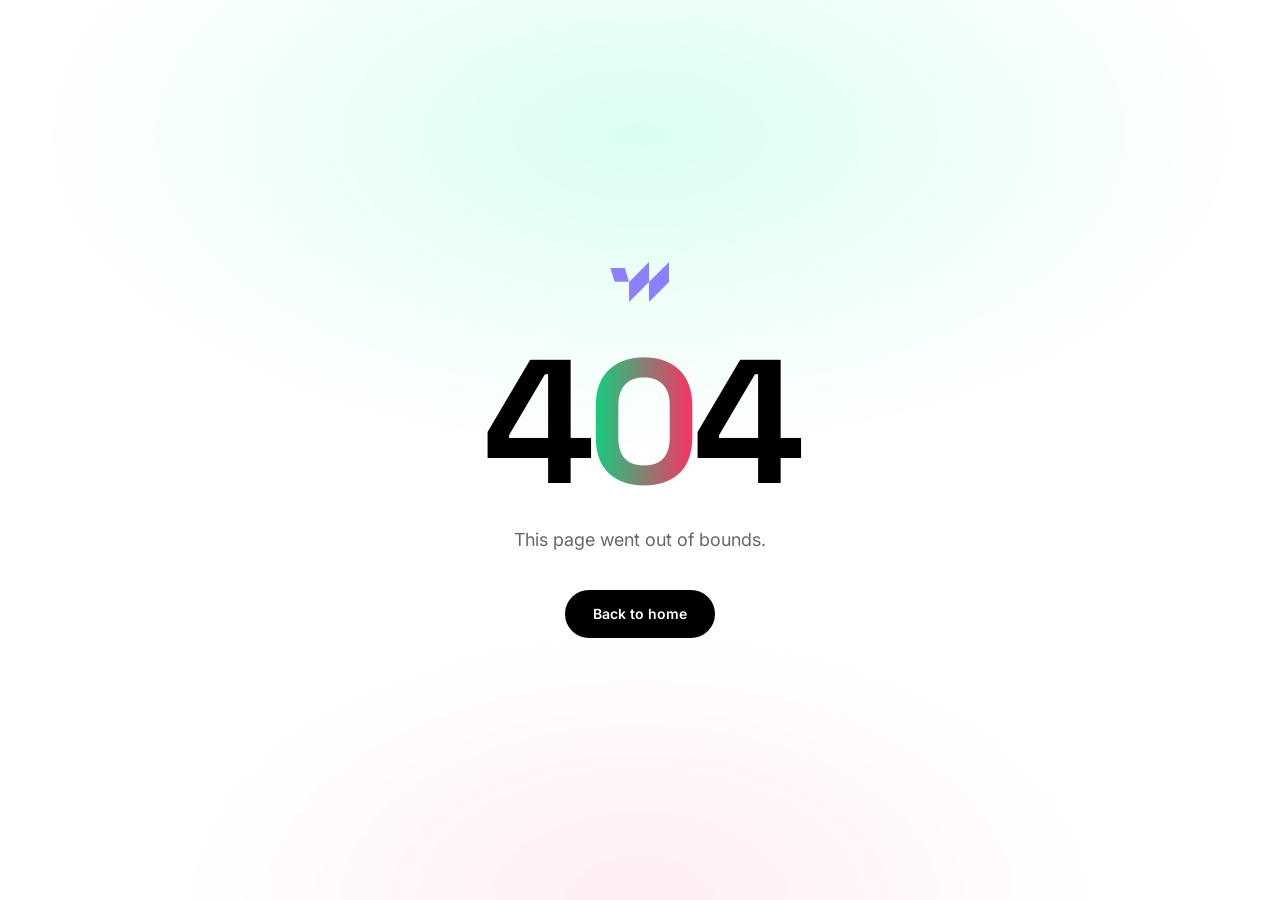
==== commit eb2faacc: "Deploy 2026-08-10 from wiistream-web" ====
--- a/index.html
+++ b/index.html
@@ -17,11 +17,11 @@
     <meta name="theme-color" content="#ffffff" />
     <meta
       name="description"
-      content="Wiistream — streaming and content infrastructure for sporting organisations. Own your audience."
+      content="Streaming and content infrastructure for sporting organisations. Own your audience."
     />
     <meta property="og:type" content="website" />
     <meta property="og:site_name" content="Wiistream" />
-    <meta property="og:title" content="Wiistream — Own your audience" />
+    <meta property="og:title" content="Wiistream · Own your audience" />
     <meta
       property="og:description"
       content="Streaming and content infrastructure for sporting organisations. Live with Irish Rugby, WBSC, Leinster & Portmarnock Golf Club."
@@ -33,7 +33,7 @@
     <link rel="canonical" href="https://wiistream.com" />
     <meta name="twitter:card" content="summary_large_image" />
     <meta name="twitter:image" content="https://wiistream.com/og.png" />
-    <meta name="twitter:title" content="Wiistream — Own your audience" />
+    <meta name="twitter:title" content="Wiistream · Own your audience" />
     <meta
       name="twitter:description"
       content="Streaming and content infrastructure for sporting organisations who refuse to give their audience away."
@@ -44,9 +44,9 @@
       href="https://fonts.googleapis.com/css2?family=Space+Grotesk:wght@400;500;600;700&family=Inter:wght@400;500;600;700&family=Fraunces:ital,opsz,wght@0,9..144,400;0,9..144,500;0,9..144,600;1,9..144,400&display=swap"
       rel="stylesheet"
     />
-    <title>Wiistream — Own your audience</title>
-    <script type="module" crossorigin src="/assets/index-YVbbPTCv.js"></script>
-    <link rel="stylesheet" crossorigin href="/assets/index-Byx4saVF.css">
+    <title>Wiistream · Own your audience</title>
+    <script type="module" crossorigin src="/assets/index-BMXLpFc4.js"></script>
+    <link rel="stylesheet" crossorigin href="/assets/index-DGo26f1h.css">
   </head>
   <body>
     <div id="root"></div>
--- a/assets/index-DGo26f1h.css
+++ b/assets/index-DGo26f1h.css
@@ -0,0 +1 @@
+*,:before,:after,::backdrop{--tw-border-spacing-x:0;--tw-border-spacing-y:0;--tw-translate-x:0;--tw-translate-y:0;--tw-rotate:0;--tw-skew-x:0;--tw-skew-y:0;--tw-scale-x:1;--tw-scale-y:1;--tw-pan-x: ;--tw-pan-y: ;--tw-pinch-zoom: ;--tw-scroll-snap-strictness:proximity;--tw-gradient-from-position: ;--tw-gradient-via-position: ;--tw-gradient-to-position: ;--tw-ordinal: ;--tw-slashed-zero: ;--tw-numeric-figure: ;--tw-numeric-spacing: ;--tw-numeric-fraction: ;--tw-ring-inset: ;--tw-ring-offset-width:0px;--tw-ring-offset-color:#fff;--tw-ring-color:#3b82f680;--tw-ring-offset-shadow:0 0 #0000;--tw-ring-shadow:0 0 #0000;--tw-shadow:0 0 #0000;--tw-shadow-colored:0 0 #0000;--tw-blur: ;--tw-brightness: ;--tw-contrast: ;--tw-grayscale: ;--tw-hue-rotate: ;--tw-invert: ;--tw-saturate: ;--tw-sepia: ;--tw-drop-shadow: ;--tw-backdrop-blur: ;--tw-backdrop-brightness: ;--tw-backdrop-contrast: ;--tw-backdrop-grayscale: ;--tw-backdrop-hue-rotate: ;--tw-backdrop-invert: ;--tw-backdrop-opacity: ;--tw-backdrop-saturate: ;--tw-backdrop-sepia: ;--tw-contain-size: ;--tw-contain-layout: ;--tw-contain-paint: ;--tw-contain-style: }*,:before,:after{box-sizing:border-box;border:0 solid #e5e7eb}:before,:after{--tw-content:""}html,:host{-webkit-text-size-adjust:100%;tab-size:4;font-feature-settings:normal;font-variation-settings:normal;-webkit-tap-highlight-color:transparent;font-family:Inter,system-ui,sans-serif;line-height:1.5}body{line-height:inherit;margin:0}hr{height:0;color:inherit;border-top-width:1px}abbr:where([title]){-webkit-text-decoration:underline dotted;text-decoration:underline dotted}h1,h2,h3,h4,h5,h6{font-size:inherit;font-weight:inherit}a{color:inherit;-webkit-text-decoration:inherit;text-decoration:inherit}b,strong{font-weight:bolder}code,kbd,samp,pre{font-feature-settings:normal;font-variation-settings:normal;font-family:ui-monospace,SFMono-Regular,Menlo,Monaco,Consolas,Liberation Mono,Courier New,monospace;font-size:1em}small{font-size:80%}sub,sup{vertical-align:baseline;font-size:75%;line-height:0;position:relative}sub{bottom:-.25em}sup{top:-.5em}table{text-indent:0;border-color:inherit;border-collapse:collapse}button,input,optgroup,select,textarea{font-feature-settings:inherit;font-variation-settings:inherit;font-family:inherit;font-size:100%;font-weight:inherit;line-height:inherit;letter-spacing:inherit;color:inherit;margin:0;padding:0}button,select{text-transform:none}button,input:where([type=button]),input:where([type=reset]),input:where([type=submit]){-webkit-appearance:button;background-color:#0000;background-image:none}:-moz-focusring{outline:auto}:-moz-ui-invalid{box-shadow:none}progress{vertical-align:baseline}::-webkit-inner-spin-button{height:auto}::-webkit-outer-spin-button{height:auto}[type=search]{-webkit-appearance:textfield;outline-offset:-2px}::-webkit-search-decoration{-webkit-appearance:none}::-webkit-file-upload-button{-webkit-appearance:button;font:inherit}summary{display:list-item}blockquote,dl,dd,h1,h2,h3,h4,h5,h6,hr,figure,p,pre{margin:0}fieldset{margin:0;padding:0}legend{padding:0}ol,ul,menu{margin:0;padding:0;list-style:none}dialog{padding:0}textarea{resize:vertical}input::-moz-placeholder{opacity:1;color:#9ca3af}textarea::-moz-placeholder{opacity:1;color:#9ca3af}input::placeholder,textarea::placeholder{opacity:1;color:#9ca3af}button,[role=button]{cursor:pointer}:disabled{cursor:default}img,svg,video,canvas,audio,iframe,embed,object{vertical-align:middle;display:block}img,video{max-width:100%;height:auto}[hidden]:where(:not([hidden=until-found])){display:none}.container{width:100%}@media (width>=640px){.container{max-width:640px}}@media (width>=768px){.container{max-width:768px}}@media (width>=1024px){.container{max-width:1024px}}@media (width>=1280px){.container{max-width:1280px}}@media (width>=1536px){.container{max-width:1536px}}.grain:after{content:"";pointer-events:none;z-index:40;opacity:.5;mix-blend-mode:overlay;background-image:url("data:image/svg+xml,%3Csvg xmlns='http://www.w3.org/2000/svg' width='120' height='120'%3E%3Cfilter id='n'%3E%3CfeTurbulence type='fractalNoise' baseFrequency='0.9' numOctaves='2' stitchTiles='stitch'/%3E%3C/filter%3E%3Crect width='100%25' height='100%25' filter='url(%23n)' opacity='0.55'/%3E%3C/svg%3E");position:absolute;inset:0}.chip{text-transform:uppercase;letter-spacing:.12em;border-width:1px;border-radius:9999px;align-items:center;gap:.5rem;padding:.375rem .875rem;font-size:.75rem;font-weight:500;line-height:1rem;display:inline-flex}.eyebrow{text-transform:uppercase;letter-spacing:.22em;font-size:.75rem;font-weight:600;line-height:1rem}.pointer-events-none{pointer-events:none}.invisible{visibility:hidden}.fixed{position:fixed}.absolute{position:absolute}.relative{position:relative}.sticky{position:sticky}.-inset-1\/4{inset:-25%}.inset-0{inset:0}.inset-x-0{left:0;right:0}.-bottom-16{bottom:-4rem}.-left-4{left:-1rem}.-left-56{left:-14rem}.-right-1\/4{right:-25%}.-right-10{right:-2.5rem}.-top-1\/2{top:-50%}.-top-56{top:-14rem}.bottom-0{bottom:0}.bottom-14{bottom:3.5rem}.left-0{left:0}.left-4{left:1rem}.left-\[15px\]{left:15px}.left-\[42\%\]{left:42%}.right-4{right:1rem}.right-\[26\%\]{right:26%}.top-0{top:0}.top-1\/2{top:50%}.top-9{top:2.25rem}.top-\[14px\]{top:14px}.top-\[7px\]{top:7px}.z-10{z-index:10}.z-40{z-index:40}.z-\[45\]{z-index:45}.z-\[70\]{z-index:70}.z-\[80\]{z-index:80}.col-span-2{grid-column:span 2/span 2}.mx-auto{margin-left:auto;margin-right:auto}.mb-1{margin-bottom:.25rem}.ml-1{margin-left:.25rem}.ml-auto{margin-left:auto}.mt-0\.5{margin-top:.125rem}.mt-1{margin-top:.25rem}.mt-1\.5{margin-top:.375rem}.mt-10{margin-top:2.5rem}.mt-12{margin-top:3rem}.mt-14{margin-top:3.5rem}.mt-2{margin-top:.5rem}.mt-20{margin-top:5rem}.mt-24{margin-top:6rem}.mt-3{margin-top:.75rem}.mt-4{margin-top:1rem}.mt-5{margin-top:1.25rem}.mt-6{margin-top:1.5rem}.mt-7{margin-top:1.75rem}.mt-8{margin-top:2rem}.mt-9{margin-top:2.25rem}.block{display:block}.inline-block{display:inline-block}.inline{display:inline}.flex{display:flex}.inline-flex{display:inline-flex}.grid{display:grid}.hidden{display:none}.aspect-video{aspect-ratio:16/9}.h-0\.5{height:.125rem}.h-1{height:.25rem}.h-1\.5{height:.375rem}.h-10{height:2.5rem}.h-12{height:3rem}.h-2{height:.5rem}.h-3{height:.75rem}.h-3\.5{height:.875rem}.h-4{height:1rem}.h-5{height:1.25rem}.h-6{height:1.5rem}.h-8{height:2rem}.h-9{height:2.25rem}.h-\[140\%\]{height:140%}.h-\[236px\]{height:236px}.h-\[28rem\]{height:28rem}.h-\[58px\]{height:58px}.h-\[calc\(100\%-2rem\)\]{height:calc(100% - 2rem)}.h-full{height:100%}.w-1\.5{width:.375rem}.w-10{width:2.5rem}.w-2{width:.5rem}.w-3{width:.75rem}.w-4{width:1rem}.w-6{width:1.5rem}.w-7{width:1.75rem}.w-8{width:2rem}.w-9{width:2.25rem}.w-\[10\%\]{width:10%}.w-\[28rem\]{width:28rem}.w-\[3\.7rem\]{width:3.7rem}.w-\[330px\]{width:330px}.w-\[42\%\]{width:42%}.w-\[45\%\]{width:45%}.w-\[80\%\]{width:80%}.w-fit{width:fit-content}.w-full{width:100%}.w-px{width:1px}.min-w-0{min-width:0}.max-w-2xl{max-width:42rem}.max-w-3xl{max-width:48rem}.max-w-4xl{max-width:56rem}.max-w-content{max-width:1200px}.max-w-lg{max-width:32rem}.max-w-md{max-width:28rem}.max-w-xl{max-width:36rem}.max-w-xs{max-width:20rem}.flex-1{flex:1}.shrink-0{flex-shrink:0}.grow{flex-grow:1}.-translate-x-1\/2{--tw-translate-x:-50%;transform:translate(var(--tw-translate-x), var(--tw-translate-y)) rotate(var(--tw-rotate)) skewX(var(--tw-skew-x)) skewY(var(--tw-skew-y)) scaleX(var(--tw-scale-x)) scaleY(var(--tw-scale-y))}.-translate-y-1\/2{--tw-translate-y:-50%;transform:translate(var(--tw-translate-x), var(--tw-translate-y)) rotate(var(--tw-rotate)) skewX(var(--tw-skew-x)) skewY(var(--tw-skew-y)) scaleX(var(--tw-scale-x)) scaleY(var(--tw-scale-y))}.skew-x-\[-18deg\]{--tw-skew-x:-18deg;transform:translate(var(--tw-translate-x), var(--tw-translate-y)) rotate(var(--tw-rotate)) skewX(var(--tw-skew-x)) skewY(var(--tw-skew-y)) scaleX(var(--tw-scale-x)) scaleY(var(--tw-scale-y))}.transform{transform:translate(var(--tw-translate-x), var(--tw-translate-y)) rotate(var(--tw-rotate)) skewX(var(--tw-skew-x)) skewY(var(--tw-skew-y)) scaleX(var(--tw-scale-x)) scaleY(var(--tw-scale-y))}@keyframes marquee{0%{transform:translate(0)}to{transform:translate(-50%)}}.animate-marquee{animation:40s linear infinite marquee}@keyframes ping{75%,to{opacity:0;transform:scale(2)}}.animate-ping{animation:1s cubic-bezier(0,0,.2,1) infinite ping}@keyframes shimmer{0%{background-position:200% 0}to{background-position:-200% 0}}.animate-shimmer{animation:6s linear infinite shimmer}.resize{resize:both}.scroll-mt-20{scroll-margin-top:5rem}.grid-cols-2{grid-template-columns:repeat(2,minmax(0,1fr))}.flex-col{flex-direction:column}.flex-wrap{flex-wrap:wrap}.place-items-center{place-items:center}.items-start{align-items:flex-start}.items-center{align-items:center}.items-baseline{align-items:baseline}.justify-center{justify-content:center}.justify-between{justify-content:space-between}.gap-1{gap:.25rem}.gap-1\.5{gap:.375rem}.gap-12{gap:3rem}.gap-14{gap:3.5rem}.gap-16{gap:4rem}.gap-2{gap:.5rem}.gap-2\.5{gap:.625rem}.gap-3{gap:.75rem}.gap-3\.5{gap:.875rem}.gap-4{gap:1rem}.gap-5{gap:1.25rem}.gap-6{gap:1.5rem}.gap-8{gap:2rem}.gap-px{gap:1px}.gap-x-12{-moz-column-gap:3rem;column-gap:3rem}.gap-x-6{-moz-column-gap:1.5rem;column-gap:1.5rem}.gap-y-2{row-gap:.5rem}.gap-y-5{row-gap:1.25rem}.space-y-0>:not([hidden])~:not([hidden]){--tw-space-y-reverse:0;margin-top:calc(0px * calc(1 - var(--tw-space-y-reverse)));margin-bottom:calc(0px * var(--tw-space-y-reverse))}.space-y-2\.5>:not([hidden])~:not([hidden]){--tw-space-y-reverse:0;margin-top:calc(.625rem * calc(1 - var(--tw-space-y-reverse)));margin-bottom:calc(.625rem * var(--tw-space-y-reverse))}.space-y-3>:not([hidden])~:not([hidden]){--tw-space-y-reverse:0;margin-top:calc(.75rem * calc(1 - var(--tw-space-y-reverse)));margin-bottom:calc(.75rem * var(--tw-space-y-reverse))}.divide-y>:not([hidden])~:not([hidden]){--tw-divide-y-reverse:0;border-top-width:calc(1px * calc(1 - var(--tw-divide-y-reverse)));border-bottom-width:calc(1px * var(--tw-divide-y-reverse))}.divide-ink\/10>:not([hidden])~:not([hidden]){border-color:#0000001a}.divide-turf-900\/10>:not([hidden])~:not([hidden]){border-color:#053c301a}.divide-white\/10>:not([hidden])~:not([hidden]){border-color:#ffffff1a}.overflow-hidden{overflow:hidden}.truncate{text-overflow:ellipsis;white-space:nowrap;overflow:hidden}.whitespace-nowrap{white-space:nowrap}.rounded{border-radius:.25rem}.rounded-2xl{border-radius:1rem}.rounded-3xl{border-radius:1.5rem}.rounded-\[2rem\]{border-radius:2rem}.rounded-\[inherit\]{border-radius:inherit}.rounded-full{border-radius:9999px}.rounded-lg{border-radius:.5rem}.rounded-xl{border-radius:.75rem}.border{border-width:1px}.border-b{border-bottom-width:1px}.border-t{border-top-width:1px}.border-green-500\/30{border-color:#00f8954d}.border-green-500\/50{border-color:#00f89580}.border-green-500\/60{border-color:#00f89599}.border-ink\/10{border-color:#0000001a}.border-ink\/15{border-color:#00000026}.border-ink\/20{border-color:#0003}.border-pink-500\/40{border-color:#fa326466}.border-transparent{border-color:#0000}.border-turf-900\/10{border-color:#053c301a}.border-white\/10{border-color:#ffffff1a}.bg-black{--tw-bg-opacity:1;background-color:rgb(0 0 0/var(--tw-bg-opacity,1))}.bg-black\/30{background-color:#0000004d}.bg-black\/40{background-color:#0006}.bg-black\/45{background-color:#00000073}.bg-black\/55{background-color:#0000008c}.bg-cream{--tw-bg-opacity:1;background-color:rgb(246 241 231/var(--tw-bg-opacity,1))}.bg-cream-50{--tw-bg-opacity:1;background-color:rgb(252 250 244/var(--tw-bg-opacity,1))}.bg-cream\/95{background-color:#f6f1e7f2}.bg-green-500{--tw-bg-opacity:1;background-color:rgb(0 248 149/var(--tw-bg-opacity,1))}.bg-green-500\/10{background-color:#00f8951a}.bg-green-500\/15{background-color:#00f89526}.bg-green-500\/20{background-color:#00f89533}.bg-green-500\/\[0\.06\]{background-color:#00f8950f}.bg-green-500\/\[0\.07\]{background-color:#00f89512}.bg-ink{--tw-bg-opacity:1;background-color:rgb(0 0 0/var(--tw-bg-opacity,1))}.bg-ink-800{--tw-bg-opacity:1;background-color:rgb(10 10 10/var(--tw-bg-opacity,1))}.bg-ink\/10{background-color:#0000001a}.bg-ink\/95{background-color:#000000f2}.bg-pink-500{--tw-bg-opacity:1;background-color:rgb(250 50 100/var(--tw-bg-opacity,1))}.bg-pink-500\/10{background-color:#fa32641a}.bg-pink-500\/15{background-color:#fa326426}.bg-pink-500\/20{background-color:#fa326433}.bg-pink-500\/\[0\.05\]{background-color:#fa32640d}.bg-turf-600{--tw-bg-opacity:1;background-color:rgb(14 129 104/var(--tw-bg-opacity,1))}.bg-turf-800{--tw-bg-opacity:1;background-color:rgb(5 74 59/var(--tw-bg-opacity,1))}.bg-turf-900{--tw-bg-opacity:1;background-color:rgb(5 60 48/var(--tw-bg-opacity,1))}.bg-white{--tw-bg-opacity:1;background-color:rgb(255 255 255/var(--tw-bg-opacity,1))}.bg-white\/15{background-color:#ffffff26}.bg-white\/80{background-color:#fffc}.bg-white\/95{background-color:#fffffff2}.bg-white\/\[0\.02\]{background-color:#ffffff05}.bg-white\/\[0\.03\]{background-color:#ffffff08}.bg-white\/\[0\.04\]{background-color:#ffffff0a}.bg-gradient-to-b{background-image:linear-gradient(to bottom, var(--tw-gradient-stops))}.bg-gradient-to-br{background-image:linear-gradient(to bottom right, var(--tw-gradient-stops))}.bg-gradient-to-r{background-image:linear-gradient(to right, var(--tw-gradient-stops))}.from-green-400{--tw-gradient-from:#35fbab var(--tw-gradient-from-position);--tw-gradient-to:#35fbab00 var(--tw-gradient-to-position);--tw-gradient-stops:var(--tw-gradient-from), var(--tw-gradient-to)}.from-green-500{--tw-gradient-from:#00f895 var(--tw-gradient-from-position);--tw-gradient-to:#00f89500 var(--tw-gradient-to-position);--tw-gradient-stops:var(--tw-gradient-from), var(--tw-gradient-to)}.from-green-500\/60{--tw-gradient-from:#00f89599 var(--tw-gradient-from-position);--tw-gradient-to:#00f89500 var(--tw-gradient-to-position);--tw-gradient-stops:var(--tw-gradient-from), var(--tw-gradient-to)}.from-green-500\/\[0\.10\]{--tw-gradient-from:#00f8951a var(--tw-gradient-from-position);--tw-gradient-to:#00f89500 var(--tw-gradient-to-position);--tw-gradient-stops:var(--tw-gradient-from), var(--tw-gradient-to)}.from-green-600{--tw-gradient-from:#00da80 var(--tw-gradient-from-position);--tw-gradient-to:#00da8000 var(--tw-gradient-to-position);--tw-gradient-stops:var(--tw-gradient-from), var(--tw-gradient-to)}.from-ink\/\[0\.04\]{--tw-gradient-from:#0000000a var(--tw-gradient-from-position);--tw-gradient-to:#0000 var(--tw-gradient-to-position);--tw-gradient-stops:var(--tw-gradient-from), var(--tw-gradient-to)}.via-green-500{--tw-gradient-to:#00f89500 var(--tw-gradient-to-position);--tw-gradient-stops:var(--tw-gradient-from), #00f895 var(--tw-gradient-via-position), var(--tw-gradient-to)}.via-white{--tw-gradient-to:#fff0 var(--tw-gradient-to-position);--tw-gradient-stops:var(--tw-gradient-from), #fff var(--tw-gradient-via-position), var(--tw-gradient-to)}.to-ink\/\[0\.08\]{--tw-gradient-to:#00000014 var(--tw-gradient-to-position)}.to-pink-500{--tw-gradient-to:#fa3264 var(--tw-gradient-to-position)}.to-pink-500\/30{--tw-gradient-to:#fa32644d var(--tw-gradient-to-position)}.to-pink-500\/\[0\.08\]{--tw-gradient-to:#fa326414 var(--tw-gradient-to-position)}.bg-clip-text{-webkit-background-clip:text;background-clip:text}.fill-green-400{fill:#35fbab}.fill-green-800{fill:#0a6b47}.fill-white\/90{fill:#ffffffe6}.p-1{padding:.25rem}.p-10{padding:2.5rem}.p-4{padding:1rem}.p-5{padding:1.25rem}.p-6{padding:1.5rem}.p-8{padding:2rem}.p-9{padding:2.25rem}.px-2{padding-left:.5rem;padding-right:.5rem}.px-2\.5{padding-left:.625rem;padding-right:.625rem}.px-3{padding-left:.75rem;padding-right:.75rem}.px-3\.5{padding-left:.875rem;padding-right:.875rem}.px-4{padding-left:1rem;padding-right:1rem}.px-6{padding-left:1.5rem;padding-right:1.5rem}.px-7{padding-left:1.75rem;padding-right:1.75rem}.px-8{padding-left:2rem;padding-right:2rem}.py-0\.5{padding-top:.125rem;padding-bottom:.125rem}.py-1{padding-top:.25rem;padding-bottom:.25rem}.py-1\.5{padding-top:.375rem;padding-bottom:.375rem}.py-16{padding-top:4rem;padding-bottom:4rem}.py-2{padding-top:.5rem;padding-bottom:.5rem}.py-24{padding-top:6rem;padding-bottom:6rem}.py-3{padding-top:.75rem;padding-bottom:.75rem}.py-3\.5{padding-top:.875rem;padding-bottom:.875rem}.py-32{padding-top:8rem;padding-bottom:8rem}.py-4{padding-top:1rem;padding-bottom:1rem}.py-5{padding-top:1.25rem;padding-bottom:1.25rem}.pb-10{padding-bottom:2.5rem}.pb-12{padding-bottom:3rem}.pb-24{padding-bottom:6rem}.pb-28{padding-bottom:7rem}.pb-4{padding-bottom:1rem}.pb-6{padding-bottom:1.5rem}.pb-8{padding-bottom:2rem}.pb-9{padding-bottom:2.25rem}.pt-12{padding-top:3rem}.pt-14{padding-top:3.5rem}.pt-16{padding-top:4rem}.pt-24{padding-top:6rem}.pt-6{padding-top:1.5rem}.text-left{text-align:left}.text-center{text-align:center}.text-right{text-align:right}.font-display{font-family:Space Grotesk,system-ui,sans-serif}.font-serif{font-family:Fraunces,Georgia,serif}.text-2xl{font-size:1.5rem;line-height:2rem}.text-3xl{font-size:1.875rem;line-height:2.25rem}.text-4xl{font-size:2.25rem;line-height:2.5rem}.text-5xl{font-size:3rem;line-height:1}.text-6xl{font-size:3.75rem;line-height:1}.text-\[10px\]{font-size:10px}.text-\[11px\]{font-size:11px}.text-\[13px\]{font-size:13px}.text-\[15px\]{font-size:15px}.text-\[16px\]{font-size:16px}.text-\[17px\]{font-size:17px}.text-\[8rem\]{font-size:8rem}.text-base{font-size:1rem;line-height:1.5rem}.text-lg{font-size:1.125rem;line-height:1.75rem}.text-sm{font-size:.875rem;line-height:1.25rem}.text-xl{font-size:1.25rem;line-height:1.75rem}.text-xs{font-size:.75rem;line-height:1rem}.font-bold{font-weight:700}.font-medium{font-weight:500}.font-semibold{font-weight:600}.uppercase{text-transform:uppercase}.tabular-nums{--tw-numeric-spacing:tabular-nums;font-variant-numeric:var(--tw-ordinal) var(--tw-slashed-zero) var(--tw-numeric-figure) var(--tw-numeric-spacing) var(--tw-numeric-fraction)}.leading-\[0\.95\]{line-height:.95}.leading-\[1\.04\]{line-height:1.04}.leading-\[1\.0\],.leading-none{line-height:1}.leading-relaxed{line-height:1.625}.leading-snug{line-height:1.375}.leading-tight{line-height:1.25}.tracking-\[0\.14em\]{letter-spacing:.14em}.tracking-\[0\.16em\]{letter-spacing:.16em}.tracking-\[0\.18em\]{letter-spacing:.18em}.tracking-tight{letter-spacing:-.025em}.tracking-tightest{letter-spacing:-.045em}.tracking-wide{letter-spacing:.025em}.text-black{--tw-text-opacity:1;color:rgb(0 0 0/var(--tw-text-opacity,1))}.text-black\/85{color:#000000d9}.text-cream-50{--tw-text-opacity:1;color:rgb(252 250 244/var(--tw-text-opacity,1))}.text-green-300{--tw-text-opacity:1;color:rgb(111 255 194/var(--tw-text-opacity,1))}.text-green-400{--tw-text-opacity:1;color:rgb(53 251 171/var(--tw-text-opacity,1))}.text-green-700{--tw-text-opacity:1;color:rgb(0 179 104/var(--tw-text-opacity,1))}.text-green-800{--tw-text-opacity:1;color:rgb(10 107 71/var(--tw-text-opacity,1))}.text-ink{--tw-text-opacity:1;color:rgb(0 0 0/var(--tw-text-opacity,1))}.text-ink\/10{color:#0000001a}.text-ink\/30{color:#0000004d}.text-ink\/40{color:#0006}.text-ink\/50{color:#00000080}.text-ink\/55{color:#0000008c}.text-ink\/60{color:#0009}.text-ink\/65{color:#000000a6}.text-ink\/70{color:#000000b3}.text-ink\/75{color:#000000bf}.text-ink\/80{color:#000c}.text-ink\/85{color:#000000d9}.text-pink-300{--tw-text-opacity:1;color:rgb(255 155 180/var(--tw-text-opacity,1))}.text-pink-500{--tw-text-opacity:1;color:rgb(250 50 100/var(--tw-text-opacity,1))}.text-transparent{color:#0000}.text-turf-700{--tw-text-opacity:1;color:rgb(7 102 82/var(--tw-text-opacity,1))}.text-turf-900{--tw-text-opacity:1;color:rgb(5 60 48/var(--tw-text-opacity,1))}.text-turf-900\/70{color:#053c30b3}.text-turf-900\/75{color:#053c30bf}.text-turf-900\/85{color:#053c30d9}.text-white{--tw-text-opacity:1;color:rgb(255 255 255/var(--tw-text-opacity,1))}.text-white\/40{color:#fff6}.text-white\/50{color:#ffffff80}.text-white\/55{color:#ffffff8c}.text-white\/60{color:#fff9}.text-white\/65{color:#ffffffa6}.text-white\/75{color:#ffffffbf}.text-white\/80{color:#fffc}.text-white\/90{color:#ffffffe6}.underline-offset-4{text-underline-offset:4px}.opacity-0{opacity:0}.opacity-30{opacity:.3}.opacity-70{opacity:.7}.opacity-75{opacity:.75}.opacity-\[0\.08\]{opacity:.08}.shadow{--tw-shadow:0 1px 3px 0 #0000001a, 0 1px 2px -1px #0000001a;--tw-shadow-colored:0 1px 3px 0 var(--tw-shadow-color), 0 1px 2px -1px var(--tw-shadow-color);box-shadow:var(--tw-ring-offset-shadow,0 0 #0000), var(--tw-ring-shadow,0 0 #0000), var(--tw-shadow)}.shadow-\[0_20px_50px_-24px_rgba\(0\,179\,104\,0\.6\)\]{--tw-shadow:0 20px 50px -24px #00b36899;--tw-shadow-colored:0 20px 50px -24px var(--tw-shadow-color);box-shadow:var(--tw-ring-offset-shadow,0 0 #0000), var(--tw-ring-shadow,0 0 #0000), var(--tw-shadow)}.shadow-\[0_44px_90px_-24px_rgba\(10\,20\,15\,0\.5\)\]{--tw-shadow:0 44px 90px -24px #0a140f80;--tw-shadow-colored:0 44px 90px -24px var(--tw-shadow-color);box-shadow:var(--tw-ring-offset-shadow,0 0 #0000), var(--tw-ring-shadow,0 0 #0000), var(--tw-shadow)}.shadow-\[0_50px_100px_-28px_rgba\(10\,20\,15\,0\.55\)\]{--tw-shadow:0 50px 100px -28px #0a140f8c;--tw-shadow-colored:0 50px 100px -28px var(--tw-shadow-color);box-shadow:var(--tw-ring-offset-shadow,0 0 #0000), var(--tw-ring-shadow,0 0 #0000), var(--tw-shadow)}.shadow-xl{--tw-shadow:0 20px 25px -5px #0000001a, 0 8px 10px -6px #0000001a;--tw-shadow-colored:0 20px 25px -5px var(--tw-shadow-color), 0 8px 10px -6px var(--tw-shadow-color);box-shadow:var(--tw-ring-offset-shadow,0 0 #0000), var(--tw-ring-shadow,0 0 #0000), var(--tw-shadow)}.ring{--tw-ring-offset-shadow:var(--tw-ring-inset) 0 0 0 var(--tw-ring-offset-width) var(--tw-ring-offset-color);--tw-ring-shadow:var(--tw-ring-inset) 0 0 0 calc(3px + var(--tw-ring-offset-width)) var(--tw-ring-color);box-shadow:var(--tw-ring-offset-shadow), var(--tw-ring-shadow), var(--tw-shadow,0 0 #0000)}.ring-1{--tw-ring-offset-shadow:var(--tw-ring-inset) 0 0 0 var(--tw-ring-offset-width) var(--tw-ring-offset-color);--tw-ring-shadow:var(--tw-ring-inset) 0 0 0 calc(1px + var(--tw-ring-offset-width)) var(--tw-ring-color);box-shadow:var(--tw-ring-offset-shadow), var(--tw-ring-shadow), var(--tw-shadow,0 0 #0000)}.ring-black\/10{--tw-ring-color:#0000001a}.blur-2xl{--tw-blur:blur(40px);filter:var(--tw-blur) var(--tw-brightness) var(--tw-contrast) var(--tw-grayscale) var(--tw-hue-rotate) var(--tw-invert) var(--tw-saturate) var(--tw-sepia) var(--tw-drop-shadow)}.blur-3xl{--tw-blur:blur(64px);filter:var(--tw-blur) var(--tw-brightness) var(--tw-contrast) var(--tw-grayscale) var(--tw-hue-rotate) var(--tw-invert) var(--tw-saturate) var(--tw-sepia) var(--tw-drop-shadow)}.backdrop-blur{--tw-backdrop-blur:blur(8px);-webkit-backdrop-filter:var(--tw-backdrop-blur) var(--tw-backdrop-brightness) var(--tw-backdrop-contrast) var(--tw-backdrop-grayscale) var(--tw-backdrop-hue-rotate) var(--tw-backdrop-invert) var(--tw-backdrop-opacity) var(--tw-backdrop-saturate) var(--tw-backdrop-sepia);backdrop-filter:var(--tw-backdrop-blur) var(--tw-backdrop-brightness) var(--tw-backdrop-contrast) var(--tw-backdrop-grayscale) var(--tw-backdrop-hue-rotate) var(--tw-backdrop-invert) var(--tw-backdrop-opacity) var(--tw-backdrop-saturate) var(--tw-backdrop-sepia)}.backdrop-blur-xl{--tw-backdrop-blur:blur(24px);-webkit-backdrop-filter:var(--tw-backdrop-blur) var(--tw-backdrop-brightness) var(--tw-backdrop-contrast) var(--tw-backdrop-grayscale) var(--tw-backdrop-hue-rotate) var(--tw-backdrop-invert) var(--tw-backdrop-opacity) var(--tw-backdrop-saturate) var(--tw-backdrop-sepia);backdrop-filter:var(--tw-backdrop-blur) var(--tw-backdrop-brightness) var(--tw-backdrop-contrast) var(--tw-backdrop-grayscale) var(--tw-backdrop-hue-rotate) var(--tw-backdrop-invert) var(--tw-backdrop-opacity) var(--tw-backdrop-saturate) var(--tw-backdrop-sepia)}.transition{transition-property:color,background-color,border-color,text-decoration-color,fill,stroke,opacity,box-shadow,transform,filter,-webkit-backdrop-filter,backdrop-filter;transition-duration:.15s;transition-timing-function:cubic-bezier(.4,0,.2,1)}.transition-all{transition-property:all;transition-duration:.15s;transition-timing-function:cubic-bezier(.4,0,.2,1)}.transition-colors{transition-property:color,background-color,border-color,text-decoration-color,fill,stroke;transition-duration:.15s;transition-timing-function:cubic-bezier(.4,0,.2,1)}.transition-opacity{transition-property:opacity;transition-duration:.15s;transition-timing-function:cubic-bezier(.4,0,.2,1)}.transition-transform{transition-property:transform;transition-duration:.15s;transition-timing-function:cubic-bezier(.4,0,.2,1)}.duration-200{transition-duration:.2s}.duration-300{transition-duration:.3s}.ease-out{transition-timing-function:cubic-bezier(0,0,.2,1)}.text-balance{text-wrap:balance}.min-h-dvh{min-height:100dvh}.\[background-size\:200\%_auto\]{background-size:200%}.\[background\:radial-gradient\(80\%_120\%_at_20\%_0\%\,rgba\(0\,248\,149\,0\.35\)\,transparent_55\%\)\,radial-gradient\(90\%_120\%_at_100\%_100\%\,rgba\(250\,50\,100\,0\.30\)\,transparent_55\%\)\,linear-gradient\(160deg\,\#0b0b0f\,\#05140d\)\]{background:radial-gradient(80% 120% at 20% 0,#00f89559,#0000 55%),radial-gradient(90% 120% at 100% 100%,#fa32644d,#0000 55%),linear-gradient(160deg,#0b0b0f,#05140d)}.\[background\:radial-gradient\(80\%_60\%_at_50\%_15\%\,rgba\(0\,248\,149\,0\.14\)\,transparent_60\%\)\,radial-gradient\(60\%_50\%_at_50\%_100\%\,rgba\(250\,50\,100\,0\.09\)\,transparent_60\%\)\]{background:radial-gradient(80% 60% at 50% 15%,#00f89524,#0000 60%),radial-gradient(60% 50% at 50% 100%,#fa326417,#0000 60%)}.\[background\:radial-gradient\(90\%_60\%_at_50\%_0\%\,rgba\(0\,248\,149\,0\.10\)\,transparent_60\%\)\]{background:radial-gradient(90% 60% at 50% 0,#00f8951a,#0000 60%)}:root{--lightningcss-light:initial;--lightningcss-dark: ;color-scheme:light}:root.dark{--lightningcss-light: ;--lightningcss-dark:initial;color-scheme:dark}*{-webkit-font-smoothing:antialiased;text-rendering:optimizelegibility}html{scroll-behavior:smooth}body{color:#0a0a0a;background:#fff;margin:0;font-family:Inter,system-ui,sans-serif;overflow-x:hidden}.dark body{color:#fff;background:#000}::selection{color:#05271b;background:#00f8954d}.dark ::selection{color:#fff;background:#00f89547}:focus-visible{outline-offset:3px;border-radius:6px;outline:2px solid #00b368e6}.bg-ink :focus-visible,.dark :focus-visible{outline-color:#00f895d9}::-webkit-scrollbar{width:10px}::-webkit-scrollbar-track{background:0 0}::-webkit-scrollbar-thumb{background:#0a0a0a2e;border-radius:10px}::-webkit-scrollbar-thumb:hover{background:#0a0a0a52}.dark ::-webkit-scrollbar-thumb{background:#00f89547}.dark ::-webkit-scrollbar-thumb:hover{background:#00f89580}@media (prefers-reduced-motion:reduce){*,:before,:after{scroll-behavior:auto!important;animation-duration:.001ms!important;animation-iteration-count:1!important}}.first\:mt-16:first-child{margin-top:4rem}.first\:border-t:first-child{border-top-width:1px}.last\:pb-0:last-child{padding-bottom:0}.hover\:-translate-y-1:hover{--tw-translate-y:-.25rem;transform:translate(var(--tw-translate-x), var(--tw-translate-y)) rotate(var(--tw-rotate)) skewX(var(--tw-skew-x)) skewY(var(--tw-skew-y)) scaleX(var(--tw-scale-x)) scaleY(var(--tw-scale-y))}.hover\:scale-\[1\.03\]:hover{--tw-scale-x:1.03;--tw-scale-y:1.03;transform:translate(var(--tw-translate-x), var(--tw-translate-y)) rotate(var(--tw-rotate)) skewX(var(--tw-skew-x)) skewY(var(--tw-skew-y)) scaleX(var(--tw-scale-x)) scaleY(var(--tw-scale-y))}.hover\:scale-\[1\.04\]:hover{--tw-scale-x:1.04;--tw-scale-y:1.04;transform:translate(var(--tw-translate-x), var(--tw-translate-y)) rotate(var(--tw-rotate)) skewX(var(--tw-skew-x)) skewY(var(--tw-skew-y)) scaleX(var(--tw-scale-x)) scaleY(var(--tw-scale-y))}.hover\:border-ink\/25:hover{border-color:#00000040}.hover\:border-ink\/40:hover{border-color:#0006}.hover\:border-ink\/50:hover{border-color:#00000080}.hover\:border-pink-500\/40:hover{border-color:#fa326466}.hover\:bg-ink\/\[0\.02\]:hover{background-color:#00000005}.hover\:text-green-700:hover{--tw-text-opacity:1;color:rgb(0 179 104/var(--tw-text-opacity,1))}.hover\:text-ink:hover{--tw-text-opacity:1;color:rgb(0 0 0/var(--tw-text-opacity,1))}.hover\:text-turf-900:hover{--tw-text-opacity:1;color:rgb(5 60 48/var(--tw-text-opacity,1))}.hover\:text-white:hover{--tw-text-opacity:1;color:rgb(255 255 255/var(--tw-text-opacity,1))}.hover\:underline:hover{text-decoration-line:underline}.active\:scale-\[0\.97\]:active{--tw-scale-x:.97;--tw-scale-y:.97;transform:translate(var(--tw-translate-x), var(--tw-translate-y)) rotate(var(--tw-rotate)) skewX(var(--tw-skew-x)) skewY(var(--tw-skew-y)) scaleX(var(--tw-scale-x)) scaleY(var(--tw-scale-y))}.active\:scale-\[0\.98\]:active{--tw-scale-x:.98;--tw-scale-y:.98;transform:translate(var(--tw-translate-x), var(--tw-translate-y)) rotate(var(--tw-rotate)) skewX(var(--tw-skew-x)) skewY(var(--tw-skew-y)) scaleX(var(--tw-scale-x)) scaleY(var(--tw-scale-y))}.group\/spot:hover .group-hover\/spot\:opacity-100{opacity:1}.dark\:divide-white\/10:is(.dark *)>:not([hidden])~:not([hidden]),.dark\:border-white\/10:is(.dark *){border-color:#ffffff1a}.dark\:border-white\/20:is(.dark *){border-color:#fff3}.dark\:bg-green-500:is(.dark *){--tw-bg-opacity:1;background-color:rgb(0 248 149/var(--tw-bg-opacity,1))}.dark\:bg-ink:is(.dark *){--tw-bg-opacity:1;background-color:rgb(0 0 0/var(--tw-bg-opacity,1))}.dark\:bg-ink-800:is(.dark *){--tw-bg-opacity:1;background-color:rgb(10 10 10/var(--tw-bg-opacity,1))}.dark\:bg-ink\/70:is(.dark *){background-color:#000000b3}.dark\:bg-ink\/95:is(.dark *){background-color:#000000f2}.dark\:bg-white:is(.dark *){--tw-bg-opacity:1;background-color:rgb(255 255 255/var(--tw-bg-opacity,1))}.dark\:bg-white\/10:is(.dark *){background-color:#ffffff1a}.dark\:bg-white\/\[0\.02\]:is(.dark *){background-color:#ffffff05}.dark\:bg-white\/\[0\.03\]:is(.dark *){background-color:#ffffff08}.dark\:from-white\/\[0\.05\]:is(.dark *){--tw-gradient-from:#ffffff0d var(--tw-gradient-from-position);--tw-gradient-to:#fff0 var(--tw-gradient-to-position);--tw-gradient-stops:var(--tw-gradient-from), var(--tw-gradient-to)}.dark\:via-transparent:is(.dark *){--tw-gradient-to:#0000 var(--tw-gradient-to-position);--tw-gradient-stops:var(--tw-gradient-from), transparent var(--tw-gradient-via-position), var(--tw-gradient-to)}.dark\:to-white\/\[0\.09\]:is(.dark *){--tw-gradient-to:#ffffff17 var(--tw-gradient-to-position)}.dark\:fill-green-300:is(.dark *){fill:#6fffc2}.dark\:text-black:is(.dark *){--tw-text-opacity:1;color:rgb(0 0 0/var(--tw-text-opacity,1))}.dark\:text-green-400:is(.dark *){--tw-text-opacity:1;color:rgb(53 251 171/var(--tw-text-opacity,1))}.dark\:text-white:is(.dark *){--tw-text-opacity:1;color:rgb(255 255 255/var(--tw-text-opacity,1))}.dark\:text-white\/10:is(.dark *){color:#ffffff1a}.dark\:text-white\/30:is(.dark *){color:#ffffff4d}.dark\:text-white\/40:is(.dark *){color:#fff6}.dark\:text-white\/45:is(.dark *){color:#ffffff73}.dark\:text-white\/50:is(.dark *){color:#ffffff80}.dark\:text-white\/55:is(.dark *){color:#ffffff8c}.dark\:text-white\/60:is(.dark *){color:#fff9}.dark\:text-white\/65:is(.dark *){color:#ffffffa6}.dark\:text-white\/70:is(.dark *){color:#ffffffb3}.dark\:text-white\/85:is(.dark *){color:#ffffffd9}.dark\:ring-1:is(.dark *){--tw-ring-offset-shadow:var(--tw-ring-inset) 0 0 0 var(--tw-ring-offset-width) var(--tw-ring-offset-color);--tw-ring-shadow:var(--tw-ring-inset) 0 0 0 calc(1px + var(--tw-ring-offset-width)) var(--tw-ring-color);box-shadow:var(--tw-ring-offset-shadow), var(--tw-ring-shadow), var(--tw-shadow,0 0 #0000)}.dark\:ring-white\/10:is(.dark *){--tw-ring-color:#ffffff1a}.dark\:hover\:border-white\/25:hover:is(.dark *){border-color:#ffffff40}.dark\:hover\:border-white\/50:hover:is(.dark *){border-color:#ffffff80}.dark\:hover\:bg-ink-700:hover:is(.dark *){--tw-bg-opacity:1;background-color:rgb(16 16 16/var(--tw-bg-opacity,1))}.dark\:hover\:text-green-300:hover:is(.dark *){--tw-text-opacity:1;color:rgb(111 255 194/var(--tw-text-opacity,1))}.dark\:hover\:text-white:hover:is(.dark *){--tw-text-opacity:1;color:rgb(255 255 255/var(--tw-text-opacity,1))}@media (width>=640px){.sm\:inline-flex{display:inline-flex}.sm\:grid-cols-2{grid-template-columns:repeat(2,minmax(0,1fr))}}@media (width>=768px){.md\:mt-32{margin-top:8rem}.md\:inline-block{display:inline-block}.md\:flex{display:flex}.md\:hidden{display:none}.md\:grid-cols-2{grid-template-columns:repeat(2,minmax(0,1fr))}.md\:grid-cols-3{grid-template-columns:repeat(3,minmax(0,1fr))}.md\:grid-cols-\[1\.4fr_1fr_1fr_1fr\]{grid-template-columns:1.4fr 1fr 1fr 1fr}.md\:flex-row{flex-direction:row}.md\:items-center{align-items:center}.md\:gap-8{gap:2rem}.md\:p-12{padding:3rem}.md\:p-16{padding:4rem}.md\:p-8{padding:2rem}.md\:px-10{padding-left:2.5rem;padding-right:2.5rem}.md\:px-16{padding-left:4rem;padding-right:4rem}.md\:px-8{padding-left:2rem;padding-right:2rem}.md\:py-24{padding-top:6rem;padding-bottom:6rem}.md\:py-28{padding-top:7rem;padding-bottom:7rem}.md\:py-32{padding-top:8rem;padding-bottom:8rem}.md\:py-44{padding-top:11rem;padding-bottom:11rem}.md\:pt-32{padding-top:8rem}.md\:text-2xl{font-size:1.5rem;line-height:2rem}.md\:text-5xl{font-size:3rem;line-height:1}.md\:text-6xl{font-size:3.75rem;line-height:1}.md\:text-7xl{font-size:4.5rem;line-height:1}.md\:text-8xl{font-size:6rem;line-height:1}.md\:text-\[11rem\]{font-size:11rem}.md\:text-\[2\.6rem\]{font-size:2.6rem}.md\:text-\[4\.4rem\]{font-size:4.4rem}.md\:text-xl{font-size:1.25rem;line-height:1.75rem}.md\:leading-\[1\.05\]{line-height:1.05}}@media (width>=1024px){.lg\:order-1{order:1}.lg\:order-2{order:2}.lg\:col-span-1{grid-column:span 1/span 1}.lg\:block{display:block}.lg\:grid-cols-2{grid-template-columns:repeat(2,minmax(0,1fr))}.lg\:grid-cols-3{grid-template-columns:repeat(3,minmax(0,1fr))}.lg\:grid-cols-5{grid-template-columns:repeat(5,minmax(0,1fr))}.lg\:grid-cols-\[0\.8fr_1\.2fr\]{grid-template-columns:.8fr 1.2fr}.lg\:grid-cols-\[1fr_1\.02fr\]{grid-template-columns:1fr 1.02fr}.lg\:gap-16{gap:4rem}.lg\:gap-20{gap:5rem}.lg\:pt-20{padding-top:5rem}}
